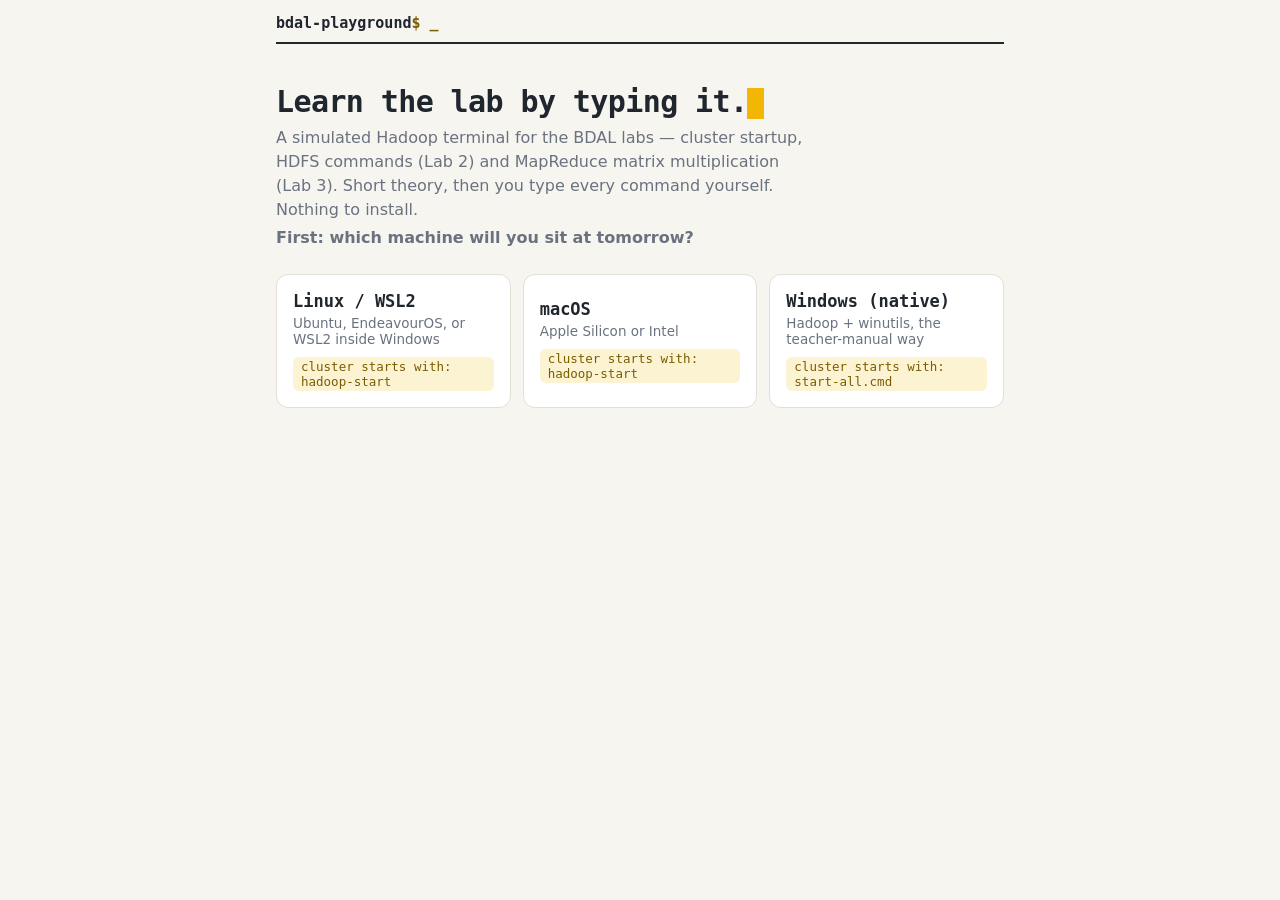
==== index.html @ dd0af867 "feat: UI + single-file build; extended toolbox module (cp/mv/touchz/count/du/tail/dfsadmin/version) " ====
<!doctype html>
<html lang="en">
<head>
<meta charset="utf-8">
<meta name="viewport" content="width=device-width, initial-scale=1">
<title>BDAL Lab Playground — Hadoop command trainer</title>
<meta name="description" content="Type-to-learn trainer for the BDAL Hadoop labs: cluster startup, HDFS commands (Lab 2) and MapReduce matrix multiplication (Lab 3), in a simulated terminal. Pick your OS and drill the real commands.">
<link rel="icon" href="data:image/svg+xml,%3Csvg xmlns='http://www.w3.org/2000/svg' viewBox='0 0 32 32'%3E%3Crect width='32' height='32' rx='6' fill='%23F2B705'/%3E%3Ctext x='6' y='23' font-family='monospace' font-size='18' font-weight='bold' fill='%2320262E'%3E%24_%3C/text%3E%3C/svg%3E">
<style>
:root {
  --paper: #F7F5F0;
  --card: #FFFFFF;
  --ink: #20262E;
  --muted: #6A7280;
  --line: #E3DFD5;
  --accent: #F2B705;
  --accent-soft: #FCF3D2;
  --accent-ink: #7A5D00;
  --term-bg: #14181D;
  --term-line: #232A33;
  --term-out: #D7DEE8;
  --term-dim: #8A94A3;
  --ok: #2FA36B;
  --ok-soft: #E2F3EA;
  --err: #E05252;
  --err-soft: #FBE9E9;
  --mono: ui-monospace, "Cascadia Code", "JetBrains Mono", Menlo, Consolas, monospace;
  --sans: system-ui, -apple-system, "Segoe UI", Roboto, sans-serif;
}

* { box-sizing: border-box; }
html, body { margin: 0; padding: 0; }
body {
  background: var(--paper);
  color: var(--ink);
  font-family: var(--sans);
  font-size: 16px;
  line-height: 1.5;
  -webkit-font-smoothing: antialiased;
}

#app { max-width: 760px; margin: 0 auto; padding: 0 16px 48px; }

h1, h2, h3, .display {
  font-family: var(--mono);
  letter-spacing: -0.02em;
  line-height: 1.2;
}

a { color: var(--accent-ink); }

/* ---------- header ---------- */
.top {
  display: flex; align-items: center; justify-content: space-between;
  padding: 14px 0 10px; border-bottom: 2px solid var(--ink);
  margin-bottom: 20px;
}
.top .brand { font-family: var(--mono); font-weight: 700; font-size: 15px; cursor: pointer; background: none; border: none; color: var(--ink); padding: 0; }
.top .brand .tail { color: var(--accent-ink); }
.oschip {
  font-family: var(--mono); font-size: 13px; font-weight: 600;
  border: 1.5px solid var(--ink); border-radius: 999px;
  background: var(--accent); color: var(--ink);
  padding: 4px 12px; cursor: pointer;
}
.oschip:hover { background: #ffd23f; }

/* ---------- OS picker ---------- */
.hero { margin: 40px 0 8px; }
.hero h1 { font-size: 30px; margin: 0 0 6px; }
.hero h1 .cursor { display: inline-block; width: 0.55em; height: 1.05em; background: var(--accent); vertical-align: text-bottom; animation: blink 1.2s steps(1) infinite; }
@keyframes blink { 50% { opacity: 0; } }
.hero p { color: var(--muted); margin: 0 0 4px; max-width: 54ch; }
.oslist { display: grid; gap: 12px; grid-template-columns: 1fr; margin-top: 24px; }
@media (min-width: 560px) { .oslist { grid-template-columns: repeat(3, 1fr); } }
.oscard {
  display: block; width: 100%; text-align: left;
  background: var(--card); border: 1.5px solid var(--line); border-radius: 12px;
  padding: 16px; cursor: pointer; font-family: inherit; font-size: inherit; color: inherit;
}
.oscard:hover, .oscard:focus-visible { border-color: var(--ink); }
.oscard .osname { font-family: var(--mono); font-weight: 700; font-size: 17px; display: block; }
.oscard .osdetail { color: var(--muted); font-size: 13.5px; display: block; margin-top: 4px; }
.oscard .oscmd { font-family: var(--mono); font-size: 12.5px; color: var(--accent-ink); background: var(--accent-soft); border-radius: 6px; padding: 2px 8px; display: inline-block; margin-top: 10px; }

/* ---------- home ---------- */
.modlist { display: grid; gap: 14px; }
.modcard {
  background: var(--card); border: 1.5px solid var(--line); border-radius: 12px;
  padding: 16px 16px 14px;
}
.modcard h2 { font-size: 17px; margin: 0 0 2px; }
.modcard .sub { color: var(--muted); font-size: 13.5px; margin: 0 0 12px; }
.modnum { font-family: var(--mono); font-size: 12px; color: var(--accent-ink); background: var(--accent-soft); border-radius: 6px; padding: 1px 8px; display: inline-block; margin-bottom: 8px; }
.btnrow { display: flex; gap: 8px; flex-wrap: wrap; }
.btn {
  font-family: var(--mono); font-size: 13.5px; font-weight: 600;
  border: 1.5px solid var(--ink); border-radius: 8px;
  background: var(--ink); color: #fff; padding: 8px 14px; cursor: pointer;
}
.btn:hover { background: #3a4250; border-color: #3a4250; }
.btn.ghost { background: transparent; color: var(--ink); }
.btn.ghost:hover { background: var(--accent-soft); }
.btn:disabled { opacity: 0.4; cursor: not-allowed; }
.done { color: var(--ok); font-weight: 700; }
.lockhint { color: var(--muted); font-size: 13px; margin-top: 6px; }
.footer { margin-top: 32px; color: var(--muted); font-size: 12.5px; border-top: 1px solid var(--line); padding-top: 14px; }
.footer button { background: none; border: none; color: var(--muted); text-decoration: underline; cursor: pointer; font-size: 12.5px; padding: 0; }

/* ---------- step screen ---------- */
.runhead { display: flex; align-items: baseline; justify-content: space-between; gap: 12px; margin-bottom: 6px; }
.runhead .runtitle { font-family: var(--mono); font-weight: 700; font-size: 14px; }
.runhead .count { font-family: var(--mono); font-size: 12.5px; color: var(--muted); white-space: nowrap; }
.bar { height: 6px; background: var(--line); border-radius: 999px; overflow: hidden; margin-bottom: 18px; }
.bar > div { height: 100%; background: var(--accent); border-radius: 999px; transition: width 0.3s ease; }

.theory {
  background: var(--card); border-left: 4px solid var(--accent);
  border-radius: 0 10px 10px 0; padding: 10px 14px; margin-bottom: 12px;
  font-size: 14.5px;
}
.note {
  background: var(--ok-soft); border-left: 4px solid var(--ok);
  border-radius: 0 10px 10px 0; padding: 8px 14px; margin-bottom: 12px; font-size: 13.5px;
}
.question { font-size: 16.5px; font-weight: 650; margin: 0 0 12px; }
.question .qlabel { font-family: var(--mono); font-size: 11.5px; font-weight: 700; color: var(--accent-ink); text-transform: uppercase; letter-spacing: 0.08em; display: block; margin-bottom: 2px; }

/* ---------- terminal ---------- */
.term {
  background: var(--term-bg); border-radius: 12px; overflow: hidden;
  border: 1.5px solid var(--term-line);
}
.term .tbar { display: flex; align-items: center; gap: 6px; padding: 8px 12px; background: var(--term-line); }
.term .tbar .dot { width: 10px; height: 10px; border-radius: 50%; background: #46505c; }
.term .tbar .tname { font-family: var(--mono); font-size: 11.5px; color: var(--term-dim); margin-left: 6px; }
.scrollback {
  font-family: var(--mono); font-size: 13px; line-height: 1.45;
  color: var(--term-out); padding: 12px 14px 4px;
  max-height: 40vh; min-height: 90px; overflow-y: auto; white-space: pre-wrap; word-break: break-all;
}
.scrollback .in { color: #fff; }
.scrollback .in .pr { color: var(--accent); }
.scrollback .out { color: var(--term-dim); }
.scrollback .bad { color: var(--err); }
.scrollback .good { color: var(--ok); font-weight: 700; }
.inline-input { display: flex; align-items: center; gap: 8px; padding: 6px 14px 12px; }
.inline-input .pr { font-family: var(--mono); font-size: 13px; color: var(--accent); white-space: nowrap; }
.inline-input input {
  flex: 1; background: none; border: none; outline: none;
  font-family: var(--mono); font-size: 16px; color: #fff; caret-color: var(--accent);
  padding: 6px 0; min-width: 0;
}

.stepactions { display: flex; gap: 8px; align-items: center; margin-top: 14px; flex-wrap: wrap; }
.hintbox {
  background: var(--accent-soft); border-left: 4px solid var(--accent);
  border-radius: 0 10px 10px 0; padding: 8px 14px; margin-top: 12px; font-size: 14px;
}
.hintbox code, .theory code, .note code { font-family: var(--mono); font-size: 0.92em; background: rgba(0,0,0,0.06); border-radius: 4px; padding: 0 4px; }
.tally { font-family: var(--mono); font-size: 12px; color: var(--muted); margin-left: auto; }

/* ---------- summary ---------- */
.summary { text-align: center; padding: 40px 0; }
.summary h2 { font-size: 24px; }
.summary .big { font-family: var(--mono); font-size: 44px; font-weight: 700; color: var(--accent-ink); }
.summary p { color: var(--muted); }

/* ---------- test mode ---------- */
.testlog { font-family: var(--mono); font-size: 13px; white-space: pre-wrap; background: var(--card); border-radius: 10px; padding: 14px; }
.testlog .p { color: var(--ok); }
.testlog .f { color: var(--err); }

:focus-visible { outline: 2px solid var(--accent-ink); outline-offset: 2px; }

@media (prefers-reduced-motion: reduce) {
  * { animation: none !important; transition: none !important; }
}

</style>
</head>
<body>
<div id="app"></div>
<script>
/* BDAL Playground — simulator engine (pure, no DOM).
 * Works in browser (globalThis.BDALEngine) and node (module.exports). */
(function (root) {
'use strict';

var WARN = 'WARN util.NativeCodeLoader: Unable to load native-hadoop library for your platform... using builtin-java classes where applicable';

var MATRIX_TXT = 'A,0,0,1\nA,0,1,2\nA,1,0,3\nA,1,1,4\nB,0,0,5\nB,0,1,6\nB,1,0,7\nB,1,1,8';
var JAVA_SRC = '// MatrixMultiplication.java — Mapper + Reducer + driver (see lab kit)';

function dir(children) { return { type: 'dir', children: children || {} }; }
function file(content) { return { type: 'file', content: content || '' }; }

function createState(os) {
  var local = dir();
  var cwd;
  if (os === 'windows') {
    local.children['C:'] = dir({
      BDA: dir({
        'command3.txt': file('this file moves into hdfs'),
        'exampleput.txt': file('uploaded with put'),
        'matrix.txt': file(MATRIX_TXT),
        'MatrixMultiplication.java': file(JAVA_SRC)
      })
    });
    cwd = ['C:', 'BDA'];
  } else {
    local.children['~'] = dir({
      kit: dir({
        'Lab-2-HDFS-Basic-Commands': dir({
          'command3.txt': file('this file moves into hdfs'),
          'exampleput.txt': file('uploaded with put')
        })
      }),
      mat: dir({
        'MatrixMultiplication.java': file(JAVA_SRC),
        'matrix.txt': file(MATRIX_TXT)
      })
    });
    cwd = ['~'];
  }
  return {
    os: os,
    clusterUp: false,
    hdfs: dir({ tmp: dir(), user: dir() }),
    local: local,
    cwd: cwd,
    compiled: false,
    jarBuilt: false,
    jobRuns: 0,
    pids: null,
    pidSeed: 4100
  };
}

// ---------- helpers ----------

function tokenize(input) {
  var tokens = [], cur = '', q = null;
  for (var i = 0; i < input.length; i++) {
    var c = input[i];
    if (q) {
      if (c === q) { q = null; } else { cur += c; }
    } else if (c === '"' || c === "'") {
      q = c;
    } else if (/\s/.test(c)) {
      if (cur) { tokens.push(cur); cur = ''; }
    } else {
      cur += c;
    }
  }
  if (cur) tokens.push(cur);
  return tokens;
}

function ok(output) { return { output: output, ok: true }; }
function err(output) { return { output: output, ok: false }; }

function isUnix(state) { return state.os !== 'windows'; }

// local path -> array of segments from local root, or null if malformed
function localSegs(state, p) {
  p = p.replace(/\\/g, '/');
  var segs;
  if (/^[A-Za-z]:/.test(p)) {
    segs = p.split('/').filter(Boolean);
    segs[0] = segs[0].toUpperCase();
  } else if (p === '~' || p.indexOf('~/') === 0) {
    segs = ['~'].concat(p.slice(2).split('/').filter(Boolean));
  } else if (p.indexOf('/') === 0) {
    // absolute unix path — map /home-ish onto '~' root for simplicity
    segs = ['~'].concat(p.split('/').filter(Boolean));
  } else {
    segs = state.cwd.concat(p.split('/').filter(Boolean));
  }
  var out = [];
  for (var i = 0; i < segs.length; i++) {
    if (segs[i] === '.') continue;
    else if (segs[i] === '..') out.pop();
    else out.push(segs[i]);
  }
  return out;
}

function getNode(rootDir, segs) {
  var node = rootDir;
  for (var i = 0; i < segs.length; i++) {
    if (!node || node.type !== 'dir') return null;
    node = node.children[segs[i]];
  }
  return node || null;
}

function hdfsSegs(p) {
  if (p.indexOf('/') !== 0) p = '/user/student/' + p;
  return p.split('/').filter(Boolean);
}

function hdfsPathStr(segs) { return '/' + segs.join('/'); }

function cwdString(state) {
  if (isUnix(state)) return state.cwd.join('/');
  return state.cwd[0] + '\\' + state.cwd.slice(1).join('\\');
}

// ---------- cluster ----------

var UNIX_DAEMONS = ['NameNode', 'DataNode', 'SecondaryNameNode', 'ResourceManager', 'NodeManager'];
var WIN_DAEMONS = ['NameNode', 'DataNode', 'ResourceManager', 'NodeManager'];

function startCluster(state) {
  if (state.clusterUp) return ok('cluster is already running (check with: jps)');
  state.clusterUp = true;
  var daemons = isUnix(state) ? UNIX_DAEMONS : WIN_DAEMONS;
  state.pids = {};
  var pid = state.pidSeed;
  for (var i = 0; i < daemons.length; i++) {
    pid += 137 + i * 11;
    state.pids[daemons[i]] = pid;
  }
  if (isUnix(state)) {
    return ok('Starting namenodes on [localhost]\nStarting datanodes\nStarting secondary namenodes [localhost]\nStarting resourcemanager\nStarting nodemanagers');
  }
  return ok('starting namenode, logging to console window\nstarting datanode, logging to console window\nstarting yarn daemons\n(4 new console windows opened — leave them open, closing one kills that daemon)');
}

function stopCluster(state) {
  if (!state.clusterUp) return ok('cluster is not running');
  state.clusterUp = false;
  state.pids = null;
  return ok(isUnix(state)
    ? 'Stopping namenodes on [localhost]\nStopping datanodes\nStopping secondary namenodes [localhost]\nStopping resourcemanager\nStopping nodemanagers'
    : 'stopping namenode\nstopping datanode\nstopping yarn daemons');
}

function jps(state) {
  state.pidSeed += 7;
  var lines = [];
  if (state.clusterUp) {
    var names = Object.keys(state.pids);
    for (var i = 0; i < names.length; i++) lines.push(state.pids[names[i]] + ' ' + names[i]);
  }
  lines.push((state.pidSeed + 900) + ' Jps');
  return ok(lines.join('\n'));
}

// ---------- fs (hadoop fs / hdfs dfs) ----------

function connRefused(verb) {
  return err(verb + ': Call From localhost to localhost:9000 failed on connection exception: ' +
    'java.net.ConnectException: Connection refused; For more details see:  http://wiki.apache.org/hadoop/ConnectionRefused\n' +
    '(hint: the cluster is not running — nothing is broken)');
}

function lsEntryLine(name, node, pathPrefix) {
  var full = (pathPrefix === '/' ? '' : pathPrefix) + '/' + name;
  if (node.type === 'dir') {
    return 'drwxr-xr-x   - student supergroup          0 2026-07-28 10:00 ' + full;
  }
  var size = String(node.content.length);
  var pad = '';
  for (var i = size.length; i < 10; i++) pad += ' ';
  return '-rw-r--r--   1 student supergroup ' + pad + size + ' 2026-07-28 10:00 ' + full;
}

function fsCmd(state, args, family) {
  if (!args.length) return err('Usage: ' + family + ' -<command> [args]');
  var sub = args[0];
  var verb = sub.replace(/^-+/, '');
  if (!state.clusterUp) {
    var known = ['-ls', '-mkdir', '-copyFromLocal', '-put', '-copyToLocal', '-get', '-cat', '-rm', '-rmdir',
      '-mv', '-cp', '-du', '-tail', '-touchz', '-count'];
    if (known.indexOf(sub) !== -1) return connRefused(verb);
  }
  var rest = args.slice(1);
  switch (sub) {
    case '-ls': return fsLs(state, rest);
    case '-mkdir': return fsMkdir(state, rest);
    case '-copyFromLocal':
    case '-put': return fsPut(state, rest, verb);
    case '-copyToLocal':
    case '-get': return fsGet(state, rest, verb);
    case '-cat': return fsCat(state, rest);
    case '-rm': return fsRm(state, rest);
    case '-rmdir': return fsRmdir(state, rest);
    case '-mv':
    case '-cp': return fsMvCp(state, rest, verb);
    case '-du': return fsDu(state, rest);
    case '-tail': return fsTail(state, rest);
    case '-touchz': return fsTouchz(state, rest);
    case '-count': return fsCount(state, rest);
    default:
      return err(sub + ': Unknown command');
  }
}

function cloneNode(node) { return JSON.parse(JSON.stringify(node)); }

function fsMvCp(state, rest, verb) {
  var fp = flagsAndPaths(rest);
  if (fp.paths.length < 2) return err('-' + verb + ': Not enough arguments');
  var srcSegs = hdfsSegs(fp.paths[0]);
  var srcNode = getNode(state.hdfs, srcSegs);
  if (!srcNode) return err(verb + ': `' + hdfsPathStr(srcSegs) + "': No such file or directory");
  var dstSegs = hdfsSegs(fp.paths[1]);
  var dstNode = getNode(state.hdfs, dstSegs);
  var parent, finalName;
  if (dstNode && dstNode.type === 'dir') { parent = dstNode; finalName = srcSegs[srcSegs.length - 1]; }
  else if (dstNode) { return err(verb + ': `' + hdfsPathStr(dstSegs) + "': File exists"); }
  else {
    parent = getNode(state.hdfs, dstSegs.slice(0, -1));
    if (!parent || parent.type !== 'dir') return err(verb + ': `' + hdfsPathStr(dstSegs) + "': No such file or directory");
    finalName = dstSegs[dstSegs.length - 1];
  }
  parent.children[finalName] = cloneNode(srcNode);
  if (verb === 'mv') {
    var srcParent = getNode(state.hdfs, srcSegs.slice(0, -1));
    delete srcParent.children[srcSegs[srcSegs.length - 1]];
  }
  return ok(WARN);
}

function sumSize(node) {
  if (node.type === 'file') return node.content.length;
  var total = 0;
  for (var k in node.children) total += sumSize(node.children[k]);
  return total;
}

function humanSize(n) {
  if (n < 1024) return String(n);
  return (n / 1024).toFixed(1) + ' K';
}

function fsDu(state, rest) {
  var fp = flagsAndPaths(rest);
  var human = fp.flags.indexOf('-h') !== -1;
  var p = fp.paths[0] || '/user/student';
  var segs = hdfsSegs(p);
  var node = getNode(state.hdfs, segs);
  if (!node) return err('du: `' + hdfsPathStr(segs) + "': No such file or directory");
  var out = [WARN];
  var entries = node.type === 'dir' ? Object.keys(node.children).sort() : [null];
  for (var i = 0; i < entries.length; i++) {
    var child = entries[i] === null ? node : node.children[entries[i]];
    var full = entries[i] === null ? hdfsPathStr(segs) : hdfsPathStr(segs) + '/' + entries[i];
    var size = sumSize(child);
    var shown = human ? humanSize(size) : String(size);
    out.push(shown + '  ' + shown + '  ' + full);
  }
  return ok(out.join('\n'));
}

function fsTail(state, rest) {
  var fp = flagsAndPaths(rest);
  if (!fp.paths.length) return err('-tail: Not enough arguments');
  var segs = hdfsSegs(fp.paths[0]);
  var node = getNode(state.hdfs, segs);
  if (!node) return err('tail: `' + hdfsPathStr(segs) + "': No such file or directory");
  if (node.type === 'dir') return err('tail: `' + hdfsPathStr(segs) + "': Is a directory");
  var content = node.content;
  var tail = content.length > 1024 ? content.slice(content.length - 1024) : content;
  return ok(WARN + '\n' + tail);
}

function fsTouchz(state, rest) {
  var fp = flagsAndPaths(rest);
  if (!fp.paths.length) return err('-touchz: Not enough arguments');
  var segs = hdfsSegs(fp.paths[0]);
  var existing = getNode(state.hdfs, segs);
  if (existing && existing.type === 'dir') return err('touchz: `' + hdfsPathStr(segs) + "': Is a directory");
  var parent = getNode(state.hdfs, segs.slice(0, -1));
  if (!parent || parent.type !== 'dir') return err('touchz: `' + hdfsPathStr(segs) + "': No such file or directory");
  parent.children[segs[segs.length - 1]] = file('');
  return ok(WARN);
}

function countDirs(node) {
  if (node.type !== 'dir') return 0;
  var n = 1;
  for (var k in node.children) n += countDirs(node.children[k]);
  return n;
}
function countFiles(node) {
  if (node.type === 'file') return 1;
  var n = 0;
  for (var k in node.children) n += countFiles(node.children[k]);
  return n;
}

function fsCount(state, rest) {
  var fp = flagsAndPaths(rest);
  var p = fp.paths[0] || '/user/student';
  var segs = hdfsSegs(p);
  var node = getNode(state.hdfs, segs);
  if (!node) return err('count: `' + hdfsPathStr(segs) + "': No such file or directory");
  return ok(WARN + '\n' +
    '           ' + countDirs(node) + '            ' + countFiles(node) + '                 ' + sumSize(node) + ' ' + hdfsPathStr(segs));
}

function flagsAndPaths(rest) {
  var flags = [], paths = [];
  for (var i = 0; i < rest.length; i++) {
    if (rest[i].indexOf('-') === 0 && !/^-?\/|^-?[A-Za-z]:/.test(rest[i])) flags.push(rest[i]);
    else paths.push(rest[i]);
  }
  return { flags: flags, paths: paths };
}

function fsMkdir(state, rest) {
  var fp = flagsAndPaths(rest);
  if (!fp.paths.length) return err('-mkdir: Not enough arguments');
  var withP = fp.flags.indexOf('-p') !== -1;
  for (var i = 0; i < fp.paths.length; i++) {
    var segs = hdfsSegs(fp.paths[i]);
    var shown = hdfsPathStr(segs);
    if (getNode(state.hdfs, segs)) return err('mkdir: `' + shown + "': File exists");
    var parent = getNode(state.hdfs, segs.slice(0, -1));
    if (!parent || parent.type !== 'dir') {
      if (!withP) return err('mkdir: `' + shown + "': No such file or directory");
      parent = state.hdfs;
      for (var j = 0; j < segs.length - 1; j++) {
        if (!parent.children[segs[j]]) parent.children[segs[j]] = dir();
        parent = parent.children[segs[j]];
      }
    }
    parent.children[segs[segs.length - 1]] = dir();
  }
  return ok(WARN);
}

function fsPut(state, rest, verb) {
  var fp = flagsAndPaths(rest);
  var force = fp.flags.indexOf('-f') !== -1;
  if (fp.paths.length < 2) return err('-' + verb + ': Not enough arguments');
  var srcPath = fp.paths[0], dstPath = fp.paths[1];
  if (/\s/.test(srcPath)) return err(verb + ': unexpected URISyntaxException');
  var srcSegs = localSegs(state, srcPath);
  var srcNode = getNode(state.local, srcSegs);
  if (!srcNode || srcNode.type !== 'file') {
    return err(verb + ": `" + srcPath + "': No such file or directory");
  }
  var name = srcSegs[srcSegs.length - 1];
  var dstSegs = hdfsSegs(dstPath);
  var dstNode = getNode(state.hdfs, dstSegs);
  var parent, finalName;
  if (dstNode && dstNode.type === 'dir') { parent = dstNode; finalName = name; }
  else if (dstNode && dstNode.type === 'file') {
    if (!force) return err(verb + ': `' + hdfsPathStr(dstSegs) + "': File exists");
    parent = getNode(state.hdfs, dstSegs.slice(0, -1)); finalName = dstSegs[dstSegs.length - 1];
  } else {
    parent = getNode(state.hdfs, dstSegs.slice(0, -1));
    if (!parent || parent.type !== 'dir') return err(verb + ': `' + hdfsPathStr(dstSegs) + "': No such file or directory");
    finalName = dstSegs[dstSegs.length - 1];
  }
  if (parent.children[finalName] && !force) {
    return err(verb + ': `' + hdfsPathStr(dstSegs) + '/' + finalName + "': File exists");
  }
  parent.children[finalName] = file(srcNode.content);
  return ok(WARN);
}

function fsGet(state, rest, verb) {
  var fp = flagsAndPaths(rest);
  if (fp.paths.length < 2) return err('-' + verb + ': Not enough arguments');
  var srcSegs = hdfsSegs(fp.paths[0]);
  var srcNode = getNode(state.hdfs, srcSegs);
  var errVerb = verb === 'copyToLocal' ? 'copyToLocal' : 'get';
  if (!srcNode || srcNode.type !== 'file') {
    return err(errVerb + ': `' + hdfsPathStr(srcSegs) + "': No such file or directory");
  }
  var name = srcSegs[srcSegs.length - 1];
  var dstPath = fp.paths[1];
  var dstSegs = localSegs(state, dstPath === '.' ? '.' : dstPath);
  var dstNode = getNode(state.local, dstSegs);
  var parent, finalName;
  if (dstNode && dstNode.type === 'dir') { parent = dstNode; finalName = name; }
  else {
    parent = getNode(state.local, dstSegs.slice(0, -1));
    if (!parent || parent.type !== 'dir') return err(errVerb + ': `' + dstPath + "': No such file or directory");
    finalName = dstSegs[dstSegs.length - 1];
  }
  parent.children[finalName] = file(srcNode.content);
  return ok(WARN);
}

function fsCat(state, rest) {
  var fp = flagsAndPaths(rest);
  if (!fp.paths.length) return err('-cat: Not enough arguments');
  var out = [WARN];
  for (var i = 0; i < fp.paths.length; i++) {
    var segs = hdfsSegs(fp.paths[i]);
    var node = getNode(state.hdfs, segs);
    if (!node) return err('cat: `' + hdfsPathStr(segs) + "': No such file or directory");
    if (node.type === 'dir') return err('cat: `' + hdfsPathStr(segs) + "': Is a directory");
    out.push(node.content);
  }
  return ok(out.join('\n'));
}

function fsRm(state, rest) {
  var fp = flagsAndPaths(rest);
  var recursive = fp.flags.indexOf('-r') !== -1 || fp.flags.indexOf('-R') !== -1;
  if (!fp.paths.length) return err('-rm: Not enough arguments');
  var out = [WARN];
  for (var i = 0; i < fp.paths.length; i++) {
    var segs = hdfsSegs(fp.paths[i]);
    var shown = hdfsPathStr(segs);
    var node = getNode(state.hdfs, segs);
    if (!node) return err('rm: `' + shown + "': No such file or directory");
    if (node.type === 'dir' && !recursive) return err('rm: `' + shown + "': Is a directory");
    var parent = getNode(state.hdfs, segs.slice(0, -1));
    delete parent.children[segs[segs.length - 1]];
    out.push('Deleted ' + shown);
  }
  return ok(out.join('\n'));
}

function fsRmdir(state, rest) {
  var fp = flagsAndPaths(rest);
  if (!fp.paths.length) return err('-rmdir: Not enough arguments');
  var segs = hdfsSegs(fp.paths[0]);
  var shown = hdfsPathStr(segs);
  var node = getNode(state.hdfs, segs);
  if (!node) return err('rmdir: `' + shown + "': No such file or directory");
  if (node.type !== 'dir') return err('rmdir: `' + shown + "': Is not a directory");
  if (Object.keys(node.children).length) return err('rmdir: `' + shown + "': Directory is not empty");
  var parent = getNode(state.hdfs, segs.slice(0, -1));
  delete parent.children[segs[segs.length - 1]];
  return ok(WARN);
}

function fsLs(state, rest) {
  var p = rest.filter(function (a) { return a.indexOf('-') !== 0; })[0] || '/user/student';
  var segs = hdfsSegs(p);
  var node = getNode(state.hdfs, segs);
  var shown = hdfsPathStr(segs);
  if (!node) return err('ls: `' + shown + "': No such file or directory");
  var out = [WARN];
  if (node.type === 'file') {
    out.push(lsEntryLine(segs[segs.length - 1], node, hdfsPathStr(segs.slice(0, -1)) || '/'));
    return ok(out.join('\n'));
  }
  var names = Object.keys(node.children).sort();
  out.push('Found ' + names.length + ' items');
  for (var i = 0; i < names.length; i++) {
    out.push(lsEntryLine(names[i], node.children[names[i]], shown === '/' ? '/' : shown));
  }
  return ok(out.join('\n'));
}

// ---------- local commands ----------

function localLs(state) {
  var node = getNode(state.local, state.cwd);
  var names = Object.keys(node.children).sort();
  return ok(names.join('\n'));
}

function localCd(state, p) {
  if (!p) { state.cwd = isUnix(state) ? ['~'] : ['C:', 'BDA']; return ok(''); }
  var segs = localSegs(state, p);
  var node = getNode(state.local, segs);
  if (!node || node.type !== 'dir') return err('cd: no such file or directory: ' + p);
  state.cwd = segs;
  return ok('');
}

function localMkdir(state, args) {
  var paths = args.filter(function (a) { return a.indexOf('-') !== 0; });
  if (!paths.length) return err('mkdir: missing operand');
  for (var i = 0; i < paths.length; i++) {
    var segs = localSegs(state, paths[i]);
    var parent = getNode(state.local, segs.slice(0, -1));
    if (!parent || parent.type !== 'dir') {
      if (args.indexOf('-p') === -1) return err('mkdir: cannot create directory ‘' + paths[i] + '’: No such file or directory');
      // -p: create the chain
      parent = state.local;
      for (var j = 0; j < segs.length - 1; j++) {
        if (!parent.children[segs[j]]) parent.children[segs[j]] = dir();
        parent = parent.children[segs[j]];
      }
    }
    if (!parent.children[segs[segs.length - 1]]) parent.children[segs[segs.length - 1]] = dir();
  }
  return ok('');
}

// ---------- Lab 3 toolchain ----------

var CLASSPATH = '/opt/hadoop/etc/hadoop:/opt/hadoop/share/hadoop/common/lib/*:/opt/hadoop/share/hadoop/common/*:/opt/hadoop/share/hadoop/hdfs/*:/opt/hadoop/share/hadoop/mapreduce/*:/opt/hadoop/share/hadoop/yarn/*';

var PART_R = '0,0\t19\n0,1\t22\n1,0\t43\n1,1\t50';

function javac(state, args) {
  var srcName = null;
  for (var i = 0; i < args.length; i++) {
    if (/\.java$/.test(args[i])) srcName = args[i];
  }
  if (!srcName) return err('javac: no source files');
  var hasCp = args.indexOf('-classpath') !== -1 || args.indexOf('-cp') !== -1;
  if (!hasCp) {
    return err('MatrixMultiplication.java:3: error: package org.apache.hadoop.conf does not exist\n' +
      '(hint: compile against Hadoop’s jars with  -classpath "$(hadoop classpath)")');
  }
  var segs = localSegs(state, srcName);
  var node = getNode(state.local, segs);
  if (!node || node.type !== 'file') return err('javac: file not found: ' + srcName);
  var cwdNode = getNode(state.local, state.cwd);
  cwdNode.children['MatrixMultiplication.class'] = file('<bytecode>');
  cwdNode.children['MatrixMultiplication$MatMapper.class'] = file('<bytecode>');
  cwdNode.children['MatrixMultiplication$MatReducer.class'] = file('<bytecode>');
  state.compiled = true;
  return ok('');
}

function jarTool(state, args) {
  if (!args.length || args[0].indexOf('-c') !== 0) return err('jar: bad or missing flags (use: jar -cf MatrixMultiplication.jar *.class)');
  if (!state.compiled) return err('jar: no .class files found — compile first with javac');
  var jarName = null;
  for (var i = 0; i < args.length; i++) {
    if (/\.jar$/.test(args[i])) jarName = args[i];
  }
  if (!jarName) return err('jar: no output jar name given');
  var cwdNode = getNode(state.local, state.cwd);
  cwdNode.children[jarName.split('/').pop()] = file('<jar>');
  state.jarBuilt = true;
  var verbose = args[0].indexOf('v') !== -1;
  return ok(verbose
    ? 'added manifest\nadding: MatrixMultiplication.class\nadding: MatrixMultiplication$MatMapper.class\nadding: MatrixMultiplication$MatReducer.class'
    : '');
}

function hadoopJar(state, args) {
  if (args.length < 4) return err('Usage: hadoop jar <jar> <mainClass> <input> <output>');
  var jarName = args[0], mainClass = args[1], inPath = args[2], outPath = args[3];
  if (!state.clusterUp) return connRefused('mapreduce');
  var jarNode = getNode(state.local, localSegs(state, jarName));
  if (!jarNode || !state.jarBuilt) return err('Not a valid JAR: ' + jarName);
  if (mainClass !== 'MatrixMultiplication') return err('java.lang.ClassNotFoundException: ' + mainClass);
  var inSegs = hdfsSegs(inPath);
  if (!getNode(state.hdfs, inSegs)) {
    return err('org.apache.hadoop.mapreduce.lib.input.InvalidInputException: Input path does not exist: hdfs://localhost:9000' + hdfsPathStr(inSegs));
  }
  var outSegs = hdfsSegs(outPath);
  if (getNode(state.hdfs, outSegs)) {
    return err('org.apache.hadoop.mapred.FileAlreadyExistsException: Output directory hdfs://localhost:9000' + hdfsPathStr(outSegs) + ' already exists\n' +
      '(hint: delete it first —  hdfs dfs -rm -r ' + hdfsPathStr(outSegs) + ')');
  }
  var parent = state.hdfs;
  for (var i = 0; i < outSegs.length - 1; i++) {
    if (!parent.children[outSegs[i]]) parent.children[outSegs[i]] = dir();
    parent = parent.children[outSegs[i]];
  }
  parent.children[outSegs[outSegs.length - 1]] = dir({
    '_SUCCESS': file(''),
    'part-r-00000': file(PART_R)
  });
  state.jobRuns += 1;
  var jobId = 'job_1784959837525_000' + state.jobRuns;
  return ok([
    'INFO client.DefaultNoHARMFailoverProxyProvider: Connecting to ResourceManager at /0.0.0.0:8032',
    'INFO mapreduce.JobSubmitter: number of splits:1',
    'INFO mapreduce.Job: Running job: ' + jobId,
    'INFO mapreduce.Job:  map 0% reduce 0%',
    'INFO mapreduce.Job:  map 100% reduce 0%',
    'INFO mapreduce.Job:  map 100% reduce 100%',
    'INFO mapreduce.Job: Job ' + jobId + ' completed successfully'
  ].join('\n'));
}

// ---------- dispatch ----------

function notFound(state, cmd) {
  var msg = isUnix(state)
    ? 'zsh: command not found: ' + cmd
    : "'" + cmd + "' is not recognized as an internal or external command";
  return err(msg);
}

function runCommand(state, input) {
  var tokens = tokenize(String(input || '').trim());
  if (!tokens.length) return ok('');
  var cmd = tokens[0];

  // cluster lifecycle (per OS)
  if (cmd === 'hadoop-start' || cmd === 'hadoop-stop') {
    if (!isUnix(state)) {
      var r = notFound(state, cmd);
      r.output += '\n(on native Windows the cluster starts with: start-all.cmd / stops with: stop-all.cmd)';
      return r;
    }
    return cmd === 'hadoop-start' ? startCluster(state) : stopCluster(state);
  }
  if (cmd === 'start-all.cmd' || cmd === 'stop-all.cmd') {
    if (isUnix(state)) {
      var r2 = notFound(state, cmd);
      r2.output += '\n(on Linux/Mac this cluster starts with: hadoop-start / stops with: hadoop-stop)';
      return r2;
    }
    return cmd === 'start-all.cmd' ? startCluster(state) : stopCluster(state);
  }

  if (cmd === 'jps') return jps(state);

  if (cmd === 'hadoop' || cmd === 'hdfs') {
    var sub = tokens[1];
    if ((cmd === 'hadoop' && sub === 'fs') || (cmd === 'hdfs' && sub === 'dfs')) {
      return fsCmd(state, tokens.slice(2), cmd === 'hadoop' ? 'hadoop fs' : 'hdfs dfs');
    }
    if (cmd === 'hadoop' && sub === 'classpath') return ok(CLASSPATH);
    if (cmd === 'hadoop' && sub === 'jar') return hadoopJar(state, tokens.slice(2));
    if (cmd === 'hadoop' && sub === 'version') {
      var ver = state.os === 'windows' ? '3.3.6' : '3.4.1';
      return ok('Hadoop ' + ver + '\nSource code repository https://github.com/apache/hadoop.git\nCompiled with protoc\nThis command was run using /opt/hadoop/share/hadoop/common/hadoop-common-' + ver + '.jar');
    }
    if (cmd === 'hdfs' && sub === 'dfsadmin') {
      if (tokens[2] !== '-report') return err('dfsadmin: unknown option ' + (tokens[2] || '') + ' (try: hdfs dfsadmin -report)');
      if (!state.clusterUp) return connRefused('report');
      var used = 4096 + JSON.stringify(state.hdfs).length;
      return ok([
        'Configured Capacity: 250790436864 (233.57 GB)',
        'Present Capacity: 198654312448 (185.01 GB)',
        'DFS Remaining: 198654308352 (185.01 GB)',
        'DFS Used: ' + used + ' (' + (used / 1024).toFixed(1) + ' KB)',
        'DFS Used%: 0.00%',
        'Live datanodes (1):',
        '',
        'Name: 127.0.0.1:9866 (localhost)',
        'Hostname: localhost',
        'Decommission Status : Normal',
        'DFS Used: ' + used,
        'Last contact: just now'
      ].join('\n'));
    }
    return err(cmd + ' ' + (sub || '') + ': unknown subcommand (try: ' + (cmd === 'hadoop' ? 'hadoop fs -…' : 'hdfs dfs -…') + ')');
  }

  if (cmd === 'javac') return javac(state, tokens.slice(1));
  if (cmd === 'jar') return jarTool(state, tokens.slice(1));

  if (cmd === 'ls') return localLs(state);
  if (cmd === 'cd') return localCd(state, tokens[1]);
  if (cmd === 'pwd') return ok(cwdString(state));
  if (cmd === 'mkdir') return localMkdir(state, tokens.slice(1));

  return notFound(state, cmd);
}

var api = { createState: createState, runCommand: runCommand, WARN: WARN, cwdString: cwdString };
root.BDALEngine = api;
if (typeof module !== 'undefined' && module.exports) module.exports = api;

})(typeof globalThis !== 'undefined' ? globalThis : this);

</script>
<script>
/* BDAL Playground — lesson data. Pure data + generators; engine passed in where needed.
 * Step: { theory?, question, hints:[h1,h2], answer(os), check(state,result,input), note? } */
(function (root) {
'use strict';

// ---------- helpers ----------

function hnode(state, path) {
  var segs = path.split('/').filter(Boolean);
  var node = state.hdfs;
  for (var i = 0; i < segs.length; i++) {
    if (!node || node.type !== 'dir') return null;
    node = node.children[segs[i]];
  }
  return node || null;
}

function lnode(state, segs) {
  var node = state.local;
  for (var i = 0; i < segs.length; i++) {
    if (!node || node.type !== 'dir') return null;
    node = node.children[segs[i]];
  }
  return node || null;
}

function cwdHas(state, name) {
  var node = lnode(state, state.cwd.concat([name]));
  return !!node;
}

function isWin(os) { return os === 'windows'; }

// canonical per-OS fragments
function startCmd(os) { return isWin(os) ? 'start-all.cmd' : 'hadoop-start'; }
function kitCd(os) { return isWin(os) ? 'cd C:/BDA' : 'cd ~/kit/Lab-2-HDFS-Basic-Commands'; }
function matCd(os) { return isWin(os) ? 'cd C:/BDA' : 'cd ~/mat'; }
function localRef(os, name) { return isWin(os) ? 'C:/BDA/' + name : name; }
function javacCmd(os) {
  return isWin(os)
    ? 'javac -classpath "%HADOOP_HOME%\\share\\hadoop\\common\\*;%HADOOP_HOME%\\share\\hadoop\\mapreduce\\*" -d . MatrixMultiplication.java'
    : 'javac -classpath "$(hadoop classpath)" -d . MatrixMultiplication.java';
}
function jarCmd(os) {
  return isWin(os) ? 'jar -cvf MatrixMultiplication.jar -C . .' : 'jar -cf MatrixMultiplication.jar *.class';
}

// generic step builders (used by modules, recaps and exam so paths can vary)

function stepStart() {
  return {
    theory: 'A Hadoop cluster is a team of daemon (background) processes — NameNode, DataNode, ResourceManager, NodeManager… They never start by themselves: every lab session begins by starting them.',
    question: 'Start your Hadoop cluster.',
    hints: ['One short command starts everything. On Linux/Mac it is a hyphenated word; on Windows it is a .cmd script.',
      'It begins with “start” on Windows, and with “hadoop-” on Linux/Mac.'],
    answer: startCmd,
    check: function (state) { return state.clusterUp; }
  };
}

function stepJps() {
  return {
    theory: 'jps lists the running Java processes — it is THE health check. Expect 5 daemons on Linux/Mac, 4 on native Windows (no SecondaryNameNode there). If a daemon is missing, nothing else will work.',
    question: 'Verify the cluster daemons are actually running.',
    hints: ['It is a 3-letter command: Java Process Status.', 'Just type the three letters.'],
    answer: function () { return 'jps'; },
    check: function (state, result, input) { return result.ok && /^jps$/.test(input.trim()); }
  };
}

function stepLsRoot(expectText) {
  return {
    theory: 'HDFS is a SEPARATE filesystem living inside those daemons — your normal files are not in it. You reach it with `hadoop fs -…` (or `hdfs dfs -…`, identical). Web view: http://localhost:9870 → Utilities. Jobs: http://localhost:8088.',
    question: 'List the ROOT directory of HDFS.',
    hints: ['hadoop fs -ls needs a path; the HDFS root is “/”.', 'Shape: hadoop fs -ls <path>  — the root path is a single slash.'],
    answer: function () { return 'hadoop fs -ls /'; },
    check: function (state, result, input) {
      return result.ok && /-ls\s+\/\s*$/.test(input) && (!expectText || result.output.indexOf(expectText) !== -1);
    }
  };
}

function stepMkdir(path, theory) {
  return {
    theory: theory,
    question: 'Create the directory ' + path + ' in HDFS.',
    hints: ['The fs subcommand is -mkdir, and HDFS paths start at “/”.', 'Shape: hadoop fs -mkdir ' + path],
    answer: function () { return 'hadoop fs -mkdir ' + path; },
    check: function (state) { var n = hnode(state, path); return !!n && n.type === 'dir'; }
  };
}

function stepLs(path, mustContain) {
  return {
    question: 'List ' + path + ' to confirm.',
    hints: ['Same -ls as before, different path.', 'Shape: hadoop fs -ls ' + path],
    answer: function () { return 'hadoop fs -ls ' + path; },
    check: function (state, result, input) {
      return result.ok && input.indexOf('-ls') !== -1 && result.output.indexOf(mustContain) !== -1;
    }
  };
}

function stepCd(cdCmd, theory) {
  return {
    theory: theory,
    question: 'Move into the folder that holds the sample files.',
    hints: ['Plain shell cd — no hadoop involved.', 'Shape: ' + cdCmd('linux') + '   (Windows: ' + cdCmd('windows') + ')'],
    answer: cdCmd,
    check: function (state, result, input) {
      if (!result.ok || !/^cd\s/.test(input.trim())) return false;
      var last = state.cwd[state.cwd.length - 1];
      return last === 'Lab-2-HDFS-Basic-Commands' || last === 'BDA' || last === 'mat';
    }
  };
}

function stepPut(fileName, hdfsDir, opts) {
  opts = opts || {};
  var verb = opts.useAlias ? '-put' : '-copyFromLocal';
  return {
    theory: opts.theory,
    note: opts.note,
    question: 'Copy the LOCAL file ' + fileName + ' into HDFS directory ' + hdfsDir + (opts.useAlias ? ' (use the short alias this time).' : '.'),
    hints: ['Local → HDFS is -copyFromLocal (or its alias -put). Arguments: local source first, HDFS destination second.',
      'Shape: hadoop fs ' + verb + ' ' + fileName + ' ' + hdfsDir + '   (Windows: give the full C:/… path to the file)'],
    answer: function (os) { return 'hadoop fs ' + verb + ' ' + localRef(os, fileName) + ' ' + hdfsDir; },
    check: function (state) { var n = hnode(state, hdfsDir + '/' + fileName); return !!n && n.type === 'file'; }
  };
}

function stepLocalMkdir(dirName) {
  return {
    theory: 'Downloads out of HDFS need a landing folder on your normal disk — make one.',
    question: 'Create a LOCAL folder called ' + dirName + ' (in your current directory).',
    hints: ['Plain shell mkdir, not hadoop fs.', 'Shape: mkdir -p ' + dirName],
    answer: function (os) { return isWin(os) ? 'mkdir ' + dirName : 'mkdir -p ' + dirName; },
    check: function (state) { return cwdHas(state, dirName); }
  };
}

function stepGet(hdfsPath, localDir, opts) {
  opts = opts || {};
  var verb = opts.useAlias ? '-get' : '-copyToLocal';
  var fname = hdfsPath.split('/').pop();
  return {
    theory: opts.theory,
    note: opts.note,
    question: 'Copy ' + hdfsPath + ' OUT of HDFS into your local ' + localDir + ' folder' + (opts.useAlias ? ' (short alias).' : '.'),
    hints: ['HDFS → local is -copyToLocal (or its alias -get). HDFS source first, local destination second — the mirror image of put.',
      'Shape: hadoop fs ' + verb + ' ' + hdfsPath + ' ' + localDir + '/'],
    answer: function () { return 'hadoop fs ' + verb + ' ' + hdfsPath + ' ' + localDir + '/'; },
    check: function (state) {
      return cwdHas(state, localDir) && !!lnode(state, state.cwd.concat([localDir, fname]));
    }
  };
}

function stepCat(hdfsPath, contentFragment) {
  return {
    theory: '-cat prints a file’s contents straight from HDFS — the quickest way to check what is inside.',
    question: 'Show the contents of ' + hdfsPath + '.',
    hints: ['Same idea as Unix cat, but as an fs subcommand.', 'Shape: hadoop fs -cat ' + hdfsPath],
    answer: function () { return 'hadoop fs -cat ' + hdfsPath; },
    check: function (state, result, input) {
      return result.ok && input.indexOf('-cat') !== -1 && result.output.indexOf(contentFragment) !== -1;
    }
  };
}

function stepRmFile(hdfsPath, theory) {
  return {
    theory: theory,
    question: 'Delete the FILE ' + hdfsPath + ' from HDFS.',
    hints: ['-rm deletes files (it refuses directories without -r).', 'Shape: hadoop fs -rm ' + hdfsPath],
    answer: function () { return 'hadoop fs -rm ' + hdfsPath; },
    check: function (state, result, input) { return result.ok && input.indexOf('-rm') !== -1 && !hnode(state, hdfsPath); }
  };
}

function stepRmdir(hdfsPath) {
  return {
    theory: '-rmdir removes a directory ONLY if it is empty — it is the safe delete. (You just emptied this one.)',
    question: 'Remove the now-empty directory ' + hdfsPath + '.',
    hints: ['Not -rm this time — the empty-only variant.', 'Shape: hadoop fs -rmdir ' + hdfsPath],
    answer: function () { return 'hadoop fs -rmdir ' + hdfsPath; },
    check: function (state, result, input) { return result.ok && input.indexOf('-rmdir') !== -1 && !hnode(state, hdfsPath); }
  };
}

function stepRmR(hdfsPath, theory) {
  return {
    theory: theory,
    question: 'Delete ' + hdfsPath + ' and EVERYTHING inside it, in one command.',
    hints: ['-rm plus the recursive flag.', 'Shape: hadoop fs -rm -r ' + hdfsPath],
    answer: function () { return 'hadoop fs -rm -r ' + hdfsPath; },
    check: function (state, result, input) { return result.ok && /-rm\s+-r/.test(input) && !hnode(state, hdfsPath); }
  };
}

function stepJavac() {
  return {
    theory: 'The matrix program is YOUR Java code — Hadoop has no built-in jar for it. Compile it against Hadoop’s libraries by passing Hadoop’s classpath to javac.',
    question: 'Compile MatrixMultiplication.java against the Hadoop classpath.',
    hints: ['javac needs -classpath <hadoop’s jars> and the .java file. On Linux/Mac you can splice the classpath in with "$(hadoop classpath)".',
      'Shape: javac -classpath "$(hadoop classpath)" -d . MatrixMultiplication.java'],
    answer: javacCmd,
    check: function (state) { return state.compiled; }
  };
}

function stepJar() {
  return {
    theory: 'MapReduce wants ONE .jar file, not loose .class files — package everything you just compiled.',
    question: 'Package the compiled classes into MatrixMultiplication.jar.',
    hints: ['The jar tool with -cf <name.jar> <what to include>.', 'Shape: jar -cf MatrixMultiplication.jar *.class'],
    answer: jarCmd,
    check: function (state) { return state.jarBuilt; }
  };
}

function stepRunJob(inPath, outPath) {
  return {
    theory: 'hadoop jar <jar> <MainClass> <input> <output> submits the job to YARN. The output directory must NOT exist yet — MapReduce refuses to overwrite.',
    question: 'Run the job: input ' + inPath + ', output ' + outPath + '.',
    hints: ['hadoop jar, then the jar file, then the main class name (MatrixMultiplication), then input path, then output path.',
      'Shape: hadoop jar MatrixMultiplication.jar MatrixMultiplication ' + inPath + ' ' + outPath],
    answer: function () { return 'hadoop jar MatrixMultiplication.jar MatrixMultiplication ' + inPath + ' ' + outPath; },
    check: function (state) { return !!hnode(state, outPath + '/part-r-00000'); }
  };
}

function stepReadResult(outPath) {
  return {
    theory: 'Reducers write files named part-r-00000, part-r-00001… A _SUCCESS marker means the job finished. For our 2×2 matrices the answer must be 19, 22, 43, 50.',
    question: 'Read the job result from ' + outPath + '.',
    hints: ['It is just -cat on the part file.', 'Shape: hadoop fs -cat ' + outPath + '/part-r-00000'],
    answer: function () { return 'hadoop fs -cat ' + outPath + '/part-r-00000'; },
    check: function (state, result, input) {
      return result.ok && input.indexOf('-cat') !== -1 && result.output.indexOf('19') !== -1 && result.output.indexOf('50') !== -1;
    }
  };
}

// ---------- modules ----------

var MODULES = [
  {
    id: 'm1',
    title: 'Boot the cluster',
    subtitle: 'start · jps · first look at HDFS',
    setup: function (engine, os) { return engine.createState(os); },
    steps: [
      stepStart(),
      stepJps(),
      stepLsRoot('Found 2 items')
    ]
  },
  {
    id: 'm2',
    title: 'HDFS commands — Lab 2',
    subtitle: 'mkdir · put/get · cat · rm — the full lab sheet',
    setup: function (engine, os) {
      var s = engine.createState(os);
      engine.runCommand(s, os === 'windows' ? 'start-all.cmd' : 'hadoop-start');
      return s;
    },
    steps: [
      stepMkdir('/dir1', '-mkdir creates a directory in HDFS — on the cluster, not on your disk.'),
      stepLs('/', '/dir1'),
      stepMkdir('/dir1/newdir', 'Paths nest exactly like a normal filesystem — a directory inside a directory.'),
      stepCd(kitCd, 'The sample files live on your LOCAL disk. Local paths with SPACES break Hadoop commands — so we cd into the folder and use bare filenames.'),
      stepPut('command3.txt', '/dir1', { theory: 'Local → HDFS is -copyFromLocal: local source first, HDFS destination second.' }),
      stepLs('/dir1', 'command3.txt'),
      stepLocalMkdir('downloaded'),
      stepGet('/dir1/command3.txt', 'downloaded', { theory: 'HDFS → local is -copyToLocal — the exact mirror of -copyFromLocal.' }),
      stepPut('exampleput.txt', '/dir1/newdir', { useAlias: true, note: '-put is EXACTLY the same command as -copyFromLocal — two names, one behaviour. The lab sheet uses both.' }),
      stepGet('/dir1/newdir/exampleput.txt', 'downloaded', { useAlias: true, note: '-get ≡ -copyToLocal, same as put ≡ copyFromLocal.' }),
      stepCat('/dir1/command3.txt', 'this file moves into hdfs'),
      stepRmFile('/dir1/command3.txt', '-rm deletes a file. Directories need more (coming next).'),
      stepRmFile('/dir1/newdir/exampleput.txt', 'To use the safe directory-delete, the directory must be empty first.'),
      stepRmdir('/dir1/newdir'),
      stepRmR('/dir1', 'For a directory WITH contents: -rm -r (recursive) takes everything in one go.'),
      stepLsRoot('Found 2 items')
    ]
  },
  {
    id: 'm3',
    title: 'Matrix multiply — Lab 3',
    subtitle: 'compile · jar · run MapReduce · read 19/22/43/50',
    setup: function (engine, os) {
      var s = engine.createState(os);
      engine.runCommand(s, os === 'windows' ? 'start-all.cmd' : 'hadoop-start');
      return s;
    },
    steps: [
      stepMkdir('/bda2', 'The job reads its input FROM HDFS — first give it a home there. (Map scatters each matrix cell to the output cells it feeds; Reduce multiplies and sums.)'),
      {
        theory: 'The program and matrix.txt sit on your local disk — go to them.',
        question: 'Move into the folder holding MatrixMultiplication.java and matrix.txt.',
        hints: ['Plain cd again.', 'Shape: cd ~/mat   (Windows: cd C:/BDA)'],
        answer: matCd,
        check: function (state, result, input) {
          if (!result.ok || !/^cd\s/.test(input.trim())) return false;
          var last = state.cwd[state.cwd.length - 1];
          return last === 'mat' || last === 'BDA';
        }
      },
      stepPut('matrix.txt', '/bda2', { theory: 'Input format: one element per line — MatrixName,row,col,value.' }),
      stepLs('/bda2', 'matrix.txt'),
      stepJavac(),
      stepJar(),
      stepRunJob('/bda2/matrix.txt', '/matrixoutput'),
      stepReadResult('/matrixoutput')
    ]
  },
  {
    id: 'm4',
    title: 'Extended toolbox',
    subtitle: 'cp · mv · touchz · count · du · tail · dfsadmin — the “extra” questions',
    setup: function (engine, os) {
      var s = engine.createState(os);
      engine.runCommand(s, os === 'windows' ? 'start-all.cmd' : 'hadoop-start');
      return s;
    },
    steps: [
      stepMkdir('/work', 'A scratch directory for this round — more mkdir reps never hurt.'),
      stepCd(kitCd, 'Back to the sample files on local disk.'),
      stepPut('command3.txt', '/work', { theory: 'One more put — by now this should be automatic.' }),
      stepCp('/work/command3.txt', '/work/copy.txt'),
      stepMv('/work/copy.txt', '/work/notes.txt'),
      stepTouchz('/work/empty.txt'),
      stepCount('/work'),
      stepDu('/work'),
      stepTail('/work/command3.txt', 'this file moves into hdfs'),
      stepReport(),
      stepVersion(),
      stepRmR('/work', 'Always leave the cluster the way you found it — recursive cleanup.')
    ]
  }
];

// ---------- module 4: extended toolbox ----------

function stepCp(src, dst) {
  return {
    theory: '-cp copies a file INSIDE HDFS — no local disk involved. Source first, destination second.',
    question: 'Copy ' + src + ' to ' + dst + ' (both in HDFS).',
    hints: ['Same shape as Unix cp, as an fs subcommand.', 'Shape: hadoop fs -cp ' + src + ' ' + dst],
    answer: function () { return 'hadoop fs -cp ' + src + ' ' + dst; },
    check: function (state) { return !!hnode(state, dst) && !!hnode(state, src); }
  };
}

function stepMv(src, dst) {
  return {
    theory: '-mv moves OR renames inside HDFS — it is the same command for both, exactly like Unix mv.',
    question: 'Rename ' + src + ' to ' + dst + '.',
    hints: ['Move and rename are one command.', 'Shape: hadoop fs -mv ' + src + ' ' + dst],
    answer: function () { return 'hadoop fs -mv ' + src + ' ' + dst; },
    check: function (state) { return !!hnode(state, dst) && !hnode(state, src); }
  };
}

function stepTouchz(path) {
  return {
    theory: '-touchz creates an empty (zero-byte) file — handy for markers and quick tests.',
    question: 'Create an empty file at ' + path + '.',
    hints: ['Like Unix touch, with a z.', 'Shape: hadoop fs -touchz ' + path],
    answer: function () { return 'hadoop fs -touchz ' + path; },
    check: function (state) { var n = hnode(state, path); return !!n && n.type === 'file'; }
  };
}

function stepCount(path) {
  return {
    theory: '-count summarises a directory in one line: DIR_COUNT, FILE_COUNT, total bytes, path.',
    question: 'Count the directories, files and bytes under ' + path + '.',
    hints: ['One fs subcommand, one path.', 'Shape: hadoop fs -count ' + path],
    answer: function () { return 'hadoop fs -count ' + path; },
    check: function (state, result, input) { return result.ok && input.indexOf('-count') !== -1; }
  };
}

function stepDu(path) {
  return {
    theory: '-du shows per-entry disk usage; add -h for human-readable sizes (K, M, G).',
    question: 'Show the human-readable size of everything in ' + path + '.',
    hints: ['du plus the human flag plus the path.', 'Shape: hadoop fs -du -h ' + path],
    answer: function () { return 'hadoop fs -du -h ' + path; },
    check: function (state, result, input) { return result.ok && input.indexOf('-du') !== -1; }
  };
}

function stepTail(path, fragment) {
  return {
    theory: 'Job outputs can be huge — -tail prints only the last kilobyte, so you can peek without flooding the screen.',
    question: 'Show the tail end of ' + path + '.',
    hints: ['Like Unix tail.', 'Shape: hadoop fs -tail ' + path],
    answer: function () { return 'hadoop fs -tail ' + path; },
    check: function (state, result, input) { return result.ok && input.indexOf('-tail') !== -1 && result.output.indexOf(fragment) !== -1; }
  };
}

function stepReport() {
  return {
    theory: 'hdfs dfsadmin -report is the admin health check: capacity, usage, and every live DataNode. If the lab examiner asks “is your cluster healthy?”, this is the answer.',
    question: 'Print the cluster health report.',
    hints: ['It is a dfsadmin subcommand, not fs.', 'Shape: hdfs dfsadmin -report'],
    answer: function () { return 'hdfs dfsadmin -report'; },
    check: function (state, result, input) { return result.ok && input.indexOf('dfsadmin') !== -1 && input.indexOf('-report') !== -1; }
  };
}

function stepVersion() {
  return {
    theory: 'Know your version: Hadoop 3.x uses web UI port 9870 — old manuals say 50070, which is 2.x. Version mismatches are the #1 source of “why doesn’t my machine match the manual”.',
    question: 'Print which Hadoop version you are running.',
    hints: ['Plain hadoop subcommand, no dash.', 'Shape: hadoop version'],
    answer: function () { return 'hadoop version'; },
    check: function (state, result, input) { return result.ok && /^hadoop\s+version$/.test(input.trim()); }
  };
}

// ---------- recap rounds (same command families, fresh paths, no theory) ----------

function stripTheory(step) {
  var s = {};
  for (var k in step) s[k] = step[k];
  delete s.theory;
  return s;
}

function buildRecap(module) {
  var steps;
  if (module.id === 'm1') {
    steps = [stepStart(), stepJps(), stepLsRoot(null)];
  } else if (module.id === 'm2') {
    steps = [
      stepMkdir('/college'),
      stepMkdir('/college/notes'),
      stepCd(kitCd),
      stepPut('command3.txt', '/college'),
      stepLs('/college', 'command3.txt'),
      stepLocalMkdir('backup'),
      stepGet('/college/command3.txt', 'backup'),
      stepPut('exampleput.txt', '/college/notes', { useAlias: true }),
      stepCat('/college/command3.txt', 'this file moves into hdfs'),
      stepRmFile('/college/notes/exampleput.txt'),
      stepRmdir('/college/notes'),
      stepRmR('/college')
    ];
  } else if (module.id === 'm4') {
    steps = [
      stepMkdir('/extra'),
      stepCd(kitCd),
      stepPut('exampleput.txt', '/extra', { useAlias: true }),
      stepCp('/extra/exampleput.txt', '/extra/twin.txt'),
      stepMv('/extra/twin.txt', '/extra/final.txt'),
      stepTouchz('/extra/marker.txt'),
      stepCount('/extra'),
      stepDu('/extra'),
      stepTail('/extra/exampleput.txt', 'uploaded with put'),
      stepReport(),
      stepVersion(),
      stepRmR('/extra')
    ];
  } else {
    steps = [
      stepMkdir('/bda3'),
      { question: 'Move into the folder holding the matrix files.', hints: ['cd again.', 'Shape: cd ~/mat   (Windows: cd C:/BDA)'], answer: matCd,
        check: function (state, result, input) { if (!result.ok || !/^cd\s/.test(input.trim())) return false; var last = state.cwd[state.cwd.length - 1]; return last === 'mat' || last === 'BDA'; } },
      stepPut('matrix.txt', '/bda3'),
      stepJavac(),
      stepJar(),
      stepRunJob('/bda3/matrix.txt', '/matrixout2'),
      stepReadResult('/matrixout2')
    ];
  }
  return steps.map(stripTheory);
}

// ---------- exam (full run, fresh cluster, no theory/hints until 2 fails) ----------

function buildExam() {
  var steps = [
    stepStart(), stepJps(), stepLsRoot('Found 2 items'),
    stepMkdir('/final'),
    stepCd(kitCd),
    stepPut('command3.txt', '/final'),
    stepLs('/final', 'command3.txt'),
    stepLocalMkdir('examout'),
    stepGet('/final/command3.txt', 'examout', { useAlias: true }),
    stepCat('/final/command3.txt', 'this file moves into hdfs'),
    stepRmFile('/final/command3.txt'),
    stepRmR('/final'),
    stepMkdir('/bda2'),
    { question: 'Move into the matrix folder.', hints: ['cd.', 'Shape: cd ~/mat   (Windows: cd C:/BDA)'], answer: matCd,
      check: function (state, result, input) { if (!result.ok || !/^cd\s/.test(input.trim())) return false; var last = state.cwd[state.cwd.length - 1]; return last === 'mat' || last === 'BDA'; } },
    stepPut('matrix.txt', '/bda2'),
    stepJavac(),
    stepJar(),
    stepRunJob('/bda2/matrix.txt', '/matrixoutput'),
    stepReadResult('/matrixoutput')
  ].map(stripTheory);
  for (var i = 0; i < steps.length; i++) steps[i].examMode = true;
  return steps;
}

function examSetup(engine, os) { return engine.createState(os); }

var api = { MODULES: MODULES, buildRecap: buildRecap, buildExam: buildExam, examSetup: examSetup };
root.BDALLessons = api;
if (typeof module !== 'undefined' && module.exports) module.exports = api;

})(typeof globalThis !== 'undefined' ? globalThis : this);

</script>
<script>
/* BDAL Playground — UI layer. Depends on BDALEngine + BDALLessons globals. */
(function () {
'use strict';

var engine = window.BDALEngine;
var lessons = window.BDALLessons;
var app = document.getElementById('app');

var OS_META = {
  linux: { name: 'Linux / WSL2', detail: 'Ubuntu, EndeavourOS, or WSL2 inside Windows', cmd: 'hadoop-start' },
  mac: { name: 'macOS', detail: 'Apple Silicon or Intel', cmd: 'hadoop-start' },
  windows: { name: 'Windows (native)', detail: 'Hadoop + winutils, the teacher-manual way', cmd: 'start-all.cmd' }
};

// ---------- persistence ----------

function loadJSON(key, fallback) {
  try { var v = localStorage.getItem(key); return v ? JSON.parse(v) : fallback; }
  catch (e) { return fallback; }
}
function saveJSON(key, value) {
  try { localStorage.setItem(key, JSON.stringify(value)); } catch (e) { /* private mode */ }
}
function getOS() { return loadJSON('bdalp.os', null); }
function setOS(os) { saveJSON('bdalp.os', os); }
function getProgress() {
  var os = getOS();
  var all = loadJSON('bdalp.progress', {});
  return all[os] || { m1: {}, m2: {}, m3: {}, examBest: null };
}
function setProgress(p) {
  var os = getOS();
  var all = loadJSON('bdalp.progress', {});
  all[os] = p;
  saveJSON('bdalp.progress', all);
}

// ---------- tiny dom helpers ----------

function esc(s) {
  return String(s).replace(/&/g, '&amp;').replace(/</g, '&lt;').replace(/>/g, '&gt;');
}
function md(s) { // backtick -> code
  return esc(s).replace(/`([^`]+)`/g, '<code>$1</code>');
}

function promptFor(state) {
  if (state.os === 'windows') return engine.cwdString(state) + '>';
  return 'student@' + (state.os === 'mac' ? 'mac' : 'linux') + ':' + engine.cwdString(state) + '$ ';
}

// ---------- header ----------

function headerHTML() {
  var os = getOS();
  return '<header class="top">' +
    '<button class="brand" id="go-home">bdal-playground<span class="tail">$ _</span></button>' +
    (os ? '<button class="oschip" id="switch-os" title="Switch operating system">' + esc(OS_META[os].name) + ' ⇄</button>' : '') +
    '</header>';
}

function bindHeader() {
  var home = document.getElementById('go-home');
  if (home) home.onclick = function () { renderHome(); };
  var sw = document.getElementById('switch-os');
  if (sw) sw.onclick = function () { renderOSPicker(); };
}

// ---------- screens ----------

function renderOSPicker() {
  var cards = Object.keys(OS_META).map(function (os) {
    var m = OS_META[os];
    return '<button class="oscard" data-os="' + os + '">' +
      '<span class="osname">' + esc(m.name) + '</span>' +
      '<span class="osdetail">' + esc(m.detail) + '</span>' +
      '<span class="oscmd">cluster starts with: ' + esc(m.cmd) + '</span>' +
      '</button>';
  }).join('');
  app.innerHTML = headerHTML() +
    '<div class="hero">' +
    '<h1>Learn the lab by typing it.<span class="cursor"></span></h1>' +
    '<p>A simulated Hadoop terminal for the BDAL labs — cluster startup, HDFS commands (Lab&nbsp;2) and MapReduce matrix multiplication (Lab&nbsp;3). Short theory, then you type every command yourself. Nothing to install.</p>' +
    '<p><strong>First: which machine will you sit at tomorrow?</strong></p>' +
    '</div>' +
    '<div class="oslist">' + cards + '</div>';
  bindHeader();
  Array.prototype.forEach.call(document.querySelectorAll('.oscard'), function (el) {
    el.onclick = function () { setOS(el.getAttribute('data-os')); renderHome(); };
  });
}

function modStatus(p, id) {
  var st = p[id] || {};
  if (st.recap) return '<span class="done">✓ guided + recap done</span>';
  if (st.guided) return '<span class="done">✓ guided done</span> · recap open';
  return '';
}

function renderHome() {
  if (!getOS()) return renderOSPicker();
  var p = getProgress();
  var mods = lessons.MODULES.map(function (m, i) {
    var st = p[m.id] || {};
    return '<div class="modcard">' +
      '<span class="modnum">module ' + (i + 1) + '</span>' +
      '<h2>' + esc(m.title) + '</h2>' +
      '<p class="sub">' + esc(m.subtitle) + '  ' + modStatus(p, m.id) + '</p>' +
      '<div class="btnrow">' +
      '<button class="btn" data-run="guided" data-mod="' + i + '">' + (st.guided ? 'Redo guided' : 'Start guided') + '</button>' +
      '<button class="btn ghost" data-run="recap" data-mod="' + i + '" ' + (st.guided ? '' : 'disabled') + '>Recap round</button>' +
      '</div>' +
      (st.guided ? '' : '<p class="lockhint">Recap unlocks after the guided run — same commands, new paths, no theory.</p>') +
      '</div>';
  }).join('');
  var allRecaps = ['m1', 'm2', 'm3'].every(function (id) { return (p[id] || {}).recap; });
  var exam = '<div class="modcard">' +
    '<span class="modnum">final</span>' +
    '<h2>Exam mode</h2>' +
    '<p class="sub">Lab 2 + Lab 3 start to finish, fresh cluster, no theory. Hints only after two misses.' +
    (p.examBest != null ? '  <span class="done">best: ' + p.examBest + '%</span>' : '') + '</p>' +
    '<div class="btnrow"><button class="btn" id="run-exam" ' + (allRecaps ? '' : 'disabled') + '>Start exam</button></div>' +
    (allRecaps ? '' : '<p class="lockhint">Unlocks when the recap rounds of modules 1–3 are done. (Module 4 is bonus material.)</p>') +
    '</div>';
  var sandbox = '<div class="modcard">' +
    '<span class="modnum">free play</span>' +
    '<h2>Sandbox</h2>' +
    '<p class="sub">An open simulated terminal — same cluster, no questions. Try anything.</p>' +
    '<div class="btnrow"><button class="btn ghost" id="run-sandbox">Open sandbox</button></div>' +
    '</div>';
  app.innerHTML = headerHTML() +
    '<div class="modlist">' + mods + exam + sandbox + '</div>' +
    '<div class="footer">Simulator for practice — commands behave like the real lab, output is faithful but canned. ' +
    'Companion to the <a href="https://github.com/shinzuu/hadoop-bdal-lab-kit">hadoop-bdal-lab-kit</a>. ' +
    'Matrix program credit: <a href="https://github.com/hossain-tamim/big_data_analytics_lab">hossain-tamim</a>. ' +
    '<button id="reset-progress">Reset progress</button></div>';
  bindHeader();
  Array.prototype.forEach.call(document.querySelectorAll('[data-run]'), function (el) {
    el.onclick = function () {
      var m = lessons.MODULES[parseInt(el.getAttribute('data-mod'), 10)];
      startRun(el.getAttribute('data-run'), m);
    };
  });
  var ex = document.getElementById('run-exam');
  if (ex) ex.onclick = function () { if (!ex.disabled) startRun('exam', null); };
  document.getElementById('run-sandbox').onclick = function () { startRun('sandbox', null); };
  document.getElementById('reset-progress').onclick = function () {
    if (confirm('Clear all progress for every OS?')) { localStorage.removeItem('bdalp.progress'); renderHome(); }
  };
}

// ---------- run (guided / recap / exam / sandbox) ----------

var session = null;

function startRun(kind, mod) {
  var os = getOS();
  var state, steps, title;
  if (kind === 'guided') { state = mod.setup(engine, os); steps = mod.steps; title = mod.title; }
  else if (kind === 'recap') { state = mod.setup(engine, os); steps = lessons.buildRecap(mod); title = mod.title + ' — recap'; }
  else if (kind === 'exam') { state = lessons.examSetup(engine, os); steps = lessons.buildExam(); title = 'Exam mode'; }
  else { state = engine.createState(os); steps = []; title = 'Sandbox'; }
  session = {
    kind: kind, mod: mod, steps: steps, i: 0, state: state, title: title,
    attempts: 0, hintLevel: 0, firstTry: 0, lines: []
  };
  if (kind === 'sandbox') {
    session.lines.push({ cls: 'out', text: 'Free play. The cluster is NOT running yet — you know what to do.\nType commands like in the real lab. (This is a simulator; nothing can break.)' });
  }
  renderStep();
}

function currentStep() { return session.steps[session.i]; }

function scrollbackHTML() {
  return session.lines.map(function (l) {
    if (l.cls === 'in') return '<div class="in"><span class="pr">' + esc(l.prompt) + '</span>' + esc(l.text) + '</div>';
    return '<div class="' + l.cls + '">' + esc(l.text) + '</div>';
  }).join('');
}

function renderStep() {
  var s = session;
  var step = currentStep();
  var os = getOS();
  var total = s.steps.length;
  var isSandbox = s.kind === 'sandbox';
  var pct = total ? Math.round((s.i / total) * 100) : 0;

  var head = '<div class="runhead"><span class="runtitle">' + esc(s.title) + '</span>' +
    (isSandbox ? '' : '<span class="count">step ' + (s.i + 1) + ' / ' + total + '</span>') + '</div>' +
    (isSandbox ? '' : '<div class="bar"><div style="width:' + pct + '%"></div></div>');

  var body = '';
  if (!isSandbox && step) {
    if (step.theory) body += '<div class="theory">' + md(step.theory) + '</div>';
    if (step.note) body += '<div class="note">' + md(step.note) + '</div>';
    body += '<p class="question"><span class="qlabel">your task</span>' + md(step.question) + '</p>';
  }

  var hintHTML = '';
  if (!isSandbox && step && s.hintLevel > 0) {
    var h = s.hintLevel === 1 ? step.hints[0]
      : s.hintLevel === 2 ? step.hints[1]
      : 'Answer: `' + step.answer(os) + '` — now type it yourself.';
    hintHTML = '<div class="hintbox">' + md(h) + '</div>';
  }

  var hintBtn = '';
  if (!isSandbox && step) {
    var locked = step.examMode && s.attempts < 2 && s.hintLevel === 0;
    var label = s.hintLevel === 0 ? 'Hint' : s.hintLevel === 1 ? 'Another hint' : s.hintLevel === 2 ? 'Reveal answer' : 'Answer shown';
    hintBtn = '<div class="stepactions">' +
      '<button class="btn ghost" id="hint-btn" ' + ((locked || s.hintLevel >= 3) ? 'disabled' : '') + '>' +
      (locked ? 'Hints after 2 tries (exam!)' : label) + '</button>' +
      '<button class="btn ghost" id="quit-btn">Exit</button>' +
      '<span class="tally">' + (s.attempts ? 'attempts: ' + s.attempts : '') + '</span>' +
      '</div>';
  } else {
    hintBtn = '<div class="stepactions"><button class="btn ghost" id="quit-btn">Back to menu</button></div>';
  }

  app.innerHTML = headerHTML() + head + body +
    '<div class="term">' +
    '<div class="tbar"><span class="dot"></span><span class="dot"></span><span class="dot"></span>' +
    '<span class="tname">simulated ' + esc(OS_META[os].name) + ' terminal</span></div>' +
    '<div class="scrollback" id="scrollback">' + scrollbackHTML() + '</div>' +
    '<div class="inline-input"><span class="pr" id="pr"></span>' +
    '<input id="cmd" autocomplete="off" autocapitalize="off" autocorrect="off" spellcheck="false" ' +
    'aria-label="Type a command and press Enter" placeholder="type the command, press Enter"></div>' +
    '</div>' +
    hintHTML + hintBtn;

  bindHeader();
  document.getElementById('pr').textContent = promptFor(s.state);
  var input = document.getElementById('cmd');
  input.focus();
  var sb = document.getElementById('scrollback');
  sb.scrollTop = sb.scrollHeight;

  var hb = document.getElementById('hint-btn');
  if (hb) hb.onclick = function () { s.hintLevel = Math.min(s.hintLevel + 1, 3); renderStep(); };
  document.getElementById('quit-btn').onclick = function () { session = null; renderHome(); };

  var hist = s.history || (s.history = []);
  var hi = hist.length;
  input.onkeydown = function (e) {
    if (e.key === 'ArrowUp') { if (hi > 0) { hi--; input.value = hist[hi]; } e.preventDefault(); }
    else if (e.key === 'ArrowDown') { if (hi < hist.length - 1) { hi++; input.value = hist[hi]; } else { hi = hist.length; input.value = ''; } e.preventDefault(); }
    else if (e.key === 'Enter') {
      var cmd = input.value.trim();
      if (!cmd) return;
      hist.push(cmd); hi = hist.length;
      submit(cmd);
    }
  };
}

function submit(cmd) {
  var s = session;
  var step = currentStep();
  s.lines.push({ cls: 'in', prompt: promptFor(s.state), text: cmd });
  var result = engine.runCommand(s.state, cmd);
  if (result.output) s.lines.push({ cls: result.ok ? 'out' : 'bad', text: result.output });

  if (s.kind === 'sandbox' || !step) { renderStep(); return; }

  if (step.check(s.state, result, cmd)) {
    if (s.attempts === 0 && s.hintLevel === 0) s.firstTry++;
    s.lines.push({ cls: 'good', text: '✓ correct — ' + step.answer(getOS()) });
    s.i++; s.attempts = 0; s.hintLevel = 0;
    if (s.i >= s.steps.length) { finishRun(); return; }
    renderStep();
  } else {
    s.attempts++;
    if (result.ok) s.lines.push({ cls: 'bad', text: '✗ that ran, but it isn’t what the task asked — check the task again' + (s.attempts >= 2 ? ' (or take a hint)' : '') });
    renderStep();
  }
}

function finishRun() {
  var s = session;
  var p = getProgress();
  var scorePct = Math.round((s.firstTry / s.steps.length) * 100);
  var html;
  if (s.kind === 'guided') {
    p[s.mod.id] = p[s.mod.id] || {}; p[s.mod.id].guided = true; setProgress(p);
    html = '<h2>Module complete ✓</h2><p>' + s.firstTry + ' of ' + s.steps.length + ' first try.</p>' +
      '<p>Now do the <strong>recap round</strong> — same commands, new paths, from memory.</p>' +
      '<div class="btnrow" style="justify-content:center"><button class="btn" id="next-recap">Start recap</button>' +
      '<button class="btn ghost" id="back-home">Menu</button></div>';
  } else if (s.kind === 'recap') {
    p[s.mod.id] = p[s.mod.id] || {}; p[s.mod.id].recap = true; setProgress(p);
    html = '<h2>Recap done ✓</h2><p>' + s.firstTry + ' of ' + s.steps.length + ' first try. These commands are getting into your fingers.</p>' +
      '<div class="btnrow" style="justify-content:center"><button class="btn ghost" id="back-home">Menu</button></div>';
  } else { // exam
    if (p.examBest == null || scorePct > p.examBest) p.examBest = scorePct;
    setProgress(p);
    html = '<h2>Exam finished</h2><div class="big">' + scorePct + '%</div>' +
      '<p>' + s.firstTry + ' of ' + s.steps.length + ' on the first try' +
      (scorePct >= 80 ? ' — you are ready for tomorrow.' : ' — run it again; repetition is the whole point.') + '</p>' +
      '<div class="btnrow" style="justify-content:center"><button class="btn" id="redo-exam">Run it again</button>' +
      '<button class="btn ghost" id="back-home">Menu</button></div>';
  }
  var mod = s.mod;
  session = null;
  app.innerHTML = headerHTML() + '<div class="summary">' + html + '</div>';
  bindHeader();
  var bh = document.getElementById('back-home');
  if (bh) bh.onclick = function () { renderHome(); };
  var nr = document.getElementById('next-recap');
  if (nr) nr.onclick = function () { startRun('recap', mod); };
  var re = document.getElementById('redo-exam');
  if (re) re.onclick = function () { startRun('exam', null); };
}

// ---------- ?test=1 smoke suite ----------

function runSmokeTests() {
  var out = [];
  var pass = 0, fail = 0;
  ['linux', 'mac', 'windows'].forEach(function (os) {
    lessons.MODULES.forEach(function (m) {
      var state = m.setup(engine, os);
      m.steps.forEach(function (step, i) {
        var input = step.answer(os);
        var result = engine.runCommand(state, input);
        var okk = false;
        try { okk = step.check(state, result, input); } catch (e) { okk = false; }
        if (okk) { pass++; } else { fail++; out.push('<span class="f">FAIL ' + os + ' ' + m.id + ' step ' + i + ': ' + esc(input) + '</span>'); }
      });
    });
    var ex = lessons.examSetup(engine, os);
    lessons.buildExam().forEach(function (step, i) {
      var input = step.answer(os);
      var result = engine.runCommand(ex, input);
      if (step.check(ex, result, input)) pass++; else { fail++; out.push('<span class="f">FAIL ' + os + ' exam step ' + i + '</span>'); }
    });
  });
  out.unshift('<span class="' + (fail ? 'f' : 'p') + '">' + pass + ' passed, ' + fail + ' failed</span>');
  app.innerHTML = headerHTML() + '<div class="testlog">' + out.join('\n') + '</div>';
  bindHeader();
  console.log('[bdalp smoke] pass=' + pass + ' fail=' + fail);
}

// ---------- boot ----------

if (location.search.indexOf('test=1') !== -1) runSmokeTests();
else if (getOS()) renderHome();
else renderOSPicker();

})();

</script>
</body>
</html>
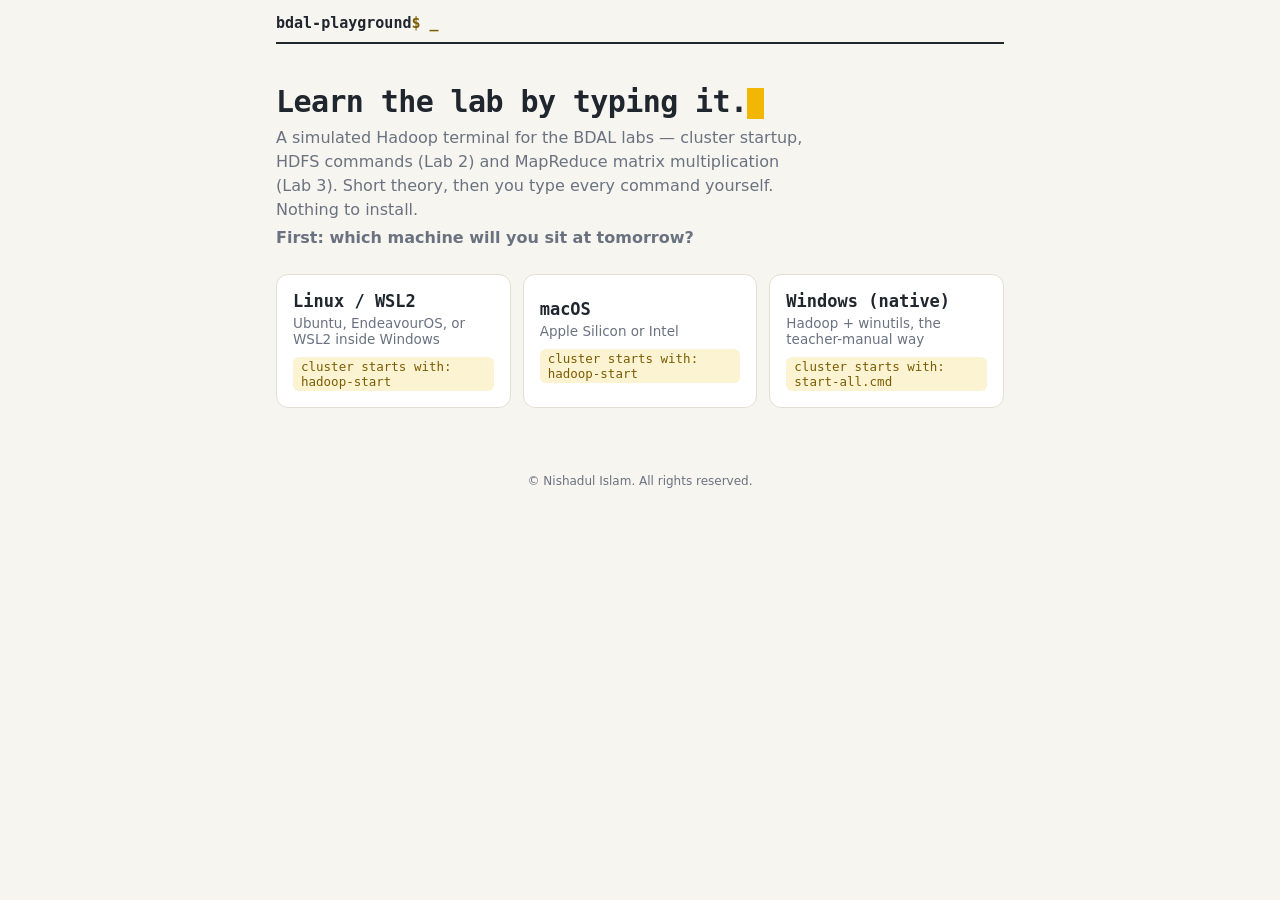
==== commit 4ddc430f: "Add copyright footer" ====
--- a/index.html
+++ b/index.html
@@ -126,6 +126,23 @@
 .question { font-size: 16.5px; font-weight: 650; margin: 0 0 12px; }
 .question .qlabel { font-family: var(--mono); font-size: 11.5px; font-weight: 700; color: var(--accent-ink); text-transform: uppercase; letter-spacing: 0.08em; display: block; margin-bottom: 2px; }
 
+/* ---------- anatomy (first-encounter teaching) ---------- */
+.anatomy {
+  background: var(--card); border: 1.5px dashed var(--accent);
+  border-radius: 10px; padding: 10px 14px; margin-bottom: 12px;
+}
+.anatomy .alabel {
+  font-family: var(--mono); font-size: 11px; font-weight: 700; color: var(--accent-ink);
+  text-transform: uppercase; letter-spacing: 0.08em; margin-bottom: 8px;
+}
+.anatomy .arow { display: grid; grid-template-columns: minmax(72px, auto) 1fr; gap: 4px 10px; align-items: baseline; padding: 3px 0; }
+.anatomy .arow code {
+  font-family: var(--mono); font-size: 13px; font-weight: 700;
+  background: var(--accent-soft); border-radius: 6px; padding: 1px 8px;
+  justify-self: start; word-break: break-all;
+}
+.anatomy .arow span { font-size: 13.5px; color: var(--muted); }
+
 /* ---------- terminal ---------- */
 .term {
   background: var(--term-bg); border-radius: 12px; overflow: hidden;
@@ -178,9 +195,25 @@
 }
 
 </style>
+<!-- norms -->
+<link rel="canonical" href="https://shinzuu.github.io/bdal-playground/">
+<meta property="og:type" content="website">
+<meta property="og:title" content="BDAL Lab Playground — Hadoop command trainer">
+<meta property="og:description" content="Type-to-learn trainer for the BDAL Hadoop labs: cluster startup, HDFS commands (Lab 2) and MapReduce matrix multiplication (Lab 3), in a simulated terminal. Pick your OS and drill the real commands.">
+<meta property="og:url" content="https://shinzuu.github.io/bdal-playground/">
+<meta property="og:image" content="https://shinzuu.github.io/bdal-playground/og.png">
+<meta property="og:image:width" content="1200">
+<meta property="og:image:height" content="630">
+<meta property="og:image:alt" content="BDAL Lab Playground — Hadoop command trainer">
+<meta name="twitter:card" content="summary_large_image">
+<meta name="twitter:image" content="https://shinzuu.github.io/bdal-playground/og.png">
+<link rel="apple-touch-icon" href="apple-touch-icon.png">
+<script type="application/ld+json">{"@context": "https://schema.org", "@type": "WebSite", "name": "BDAL Lab Playground", "url": "https://shinzuu.github.io/bdal-playground/", "description": "Type-to-learn trainer for the BDAL Hadoop labs: cluster startup, HDFS commands (Lab 2) and MapReduce matrix multiplication (Lab 3), in a simulated terminal. Pick your OS and drill the real commands.", "author": {"@type": "Person", "name": "Nishadul Islam", "alternateName": "Shinzuu", "url": "https://shinzuu.asktechguy.com/"}, "inLanguage": "en"}</script>
+<!-- /norms -->
 </head>
 <body>
 <div id="app"></div>
+<footer style="text-align:center;font-size:12px;color:var(--muted);padding:16px 16px 28px">© Nishadul Islam. All rights reserved.</footer>
 <script>
 /* BDAL Playground — simulator engine (pure, no DOM).
  * Works in browser (globalThis.BDALEngine) and node (module.exports). */
@@ -915,6 +948,9 @@
     hints: ['One short command starts everything. On Linux/Mac it is a hyphenated word; on Windows it is a .cmd script.',
       'It begins with “start” on Windows, and with “hadoop-” on Linux/Mac.'],
     answer: startCmd,
+    anatomy: function (os) {
+      return [[startCmd(os), 'one script that starts every daemon at once (its twin, ' + (os === 'windows' ? 'stop-all.cmd' : 'hadoop-stop') + ', stops them)']];
+    },
     check: function (state) { return state.clusterUp; }
   };
 }
@@ -925,6 +961,7 @@
     question: 'Verify the cluster daemons are actually running.',
     hints: ['It is a 3-letter command: Java Process Status.', 'Just type the three letters.'],
     answer: function () { return 'jps'; },
+    anatomy: function () { return [['jps', 'Java Process Status — lists every running Java daemon with its process id']]; },
     check: function (state, result, input) { return result.ok && /^jps$/.test(input.trim()); }
   };
 }
@@ -935,6 +972,11 @@
     question: 'List the ROOT directory of HDFS.',
     hints: ['hadoop fs -ls needs a path; the HDFS root is “/”.', 'Shape: hadoop fs -ls <path>  — the root path is a single slash.'],
     answer: function () { return 'hadoop fs -ls /'; },
+    anatomy: function () {
+      return [['hadoop fs', 'talk to HDFS (not your normal disk)'],
+        ['-ls', 'list a directory'],
+        ['/', 'which one — a single slash is the HDFS root']];
+    },
     check: function (state, result, input) {
       return result.ok && /-ls\s+\/\s*$/.test(input) && (!expectText || result.output.indexOf(expectText) !== -1);
     }
@@ -947,6 +989,11 @@
     question: 'Create the directory ' + path + ' in HDFS.',
     hints: ['The fs subcommand is -mkdir, and HDFS paths start at “/”.', 'Shape: hadoop fs -mkdir ' + path],
     answer: function () { return 'hadoop fs -mkdir ' + path; },
+    anatomy: function () {
+      return [['hadoop fs', 'talk to HDFS'],
+        ['-mkdir', 'make a directory'],
+        [path, 'where to make it (leading / = from the HDFS root)']];
+    },
     check: function (state) { var n = hnode(state, path); return !!n && n.type === 'dir'; }
   };
 }
@@ -956,6 +1003,9 @@
     question: 'List ' + path + ' to confirm.',
     hints: ['Same -ls as before, different path.', 'Shape: hadoop fs -ls ' + path],
     answer: function () { return 'hadoop fs -ls ' + path; },
+    anatomy: function () {
+      return [['hadoop fs', 'talk to HDFS'], ['-ls', 'list a directory'], [path, 'the directory to look inside']];
+    },
     check: function (state, result, input) {
       return result.ok && input.indexOf('-ls') !== -1 && result.output.indexOf(mustContain) !== -1;
     }
@@ -968,6 +1018,10 @@
     question: 'Move into the folder that holds the sample files.',
     hints: ['Plain shell cd — no hadoop involved.', 'Shape: ' + cdCmd('linux') + '   (Windows: ' + cdCmd('windows') + ')'],
     answer: cdCmd,
+    anatomy: function (os) {
+      return [['cd', 'change directory — plain shell, no hadoop'],
+        [cdCmd(os).slice(3), 'the local folder holding the sample files']];
+    },
     check: function (state, result, input) {
       if (!result.ok || !/^cd\s/.test(input.trim())) return false;
       var last = state.cwd[state.cwd.length - 1];
@@ -986,6 +1040,12 @@
     hints: ['Local → HDFS is -copyFromLocal (or its alias -put). Arguments: local source first, HDFS destination second.',
       'Shape: hadoop fs ' + verb + ' ' + fileName + ' ' + hdfsDir + '   (Windows: give the full C:/… path to the file)'],
     answer: function (os) { return 'hadoop fs ' + verb + ' ' + localRef(os, fileName) + ' ' + hdfsDir; },
+    anatomy: function (os) {
+      return [['hadoop fs', 'talk to HDFS'],
+        [verb, 'copy local \u2192 HDFS' + (opts.useAlias ? ' (alias of -copyFromLocal)' : ' (alias: -put)')],
+        [localRef(os, fileName), 'SOURCE: the file on your disk'],
+        [hdfsDir, 'DESTINATION: a directory in HDFS']];
+    },
     check: function (state) { var n = hnode(state, hdfsDir + '/' + fileName); return !!n && n.type === 'file'; }
   };
 }
@@ -996,6 +1056,12 @@
     question: 'Create a LOCAL folder called ' + dirName + ' (in your current directory).',
     hints: ['Plain shell mkdir, not hadoop fs.', 'Shape: mkdir -p ' + dirName],
     answer: function (os) { return isWin(os) ? 'mkdir ' + dirName : 'mkdir -p ' + dirName; },
+    anatomy: function (os) {
+      var rows = [['mkdir', 'make a LOCAL folder (your disk, not HDFS)']];
+      if (!isWin(os)) rows.push(['-p', 'no complaint if it already exists']);
+      rows.push([dirName, 'the folder name']);
+      return rows;
+    },
     check: function (state) { return cwdHas(state, dirName); }
   };
 }
@@ -1011,6 +1077,12 @@
     hints: ['HDFS → local is -copyToLocal (or its alias -get). HDFS source first, local destination second — the mirror image of put.',
       'Shape: hadoop fs ' + verb + ' ' + hdfsPath + ' ' + localDir + '/'],
     answer: function () { return 'hadoop fs ' + verb + ' ' + hdfsPath + ' ' + localDir + '/'; },
+    anatomy: function () {
+      return [['hadoop fs', 'talk to HDFS'],
+        [verb, 'copy HDFS \u2192 local' + (opts.useAlias ? ' (alias of -copyToLocal)' : ' (alias: -get)')],
+        [hdfsPath, 'SOURCE: the file in HDFS'],
+        [localDir + '/', 'DESTINATION: your local folder']];
+    },
     check: function (state) {
       return cwdHas(state, localDir) && !!lnode(state, state.cwd.concat([localDir, fname]));
     }
@@ -1023,6 +1095,9 @@
     question: 'Show the contents of ' + hdfsPath + '.',
     hints: ['Same idea as Unix cat, but as an fs subcommand.', 'Shape: hadoop fs -cat ' + hdfsPath],
     answer: function () { return 'hadoop fs -cat ' + hdfsPath; },
+    anatomy: function () {
+      return [['hadoop fs', 'talk to HDFS'], ['-cat', 'print a file\u2019s contents'], [hdfsPath, 'the file to read']];
+    },
     check: function (state, result, input) {
       return result.ok && input.indexOf('-cat') !== -1 && result.output.indexOf(contentFragment) !== -1;
     }
@@ -1035,6 +1110,9 @@
     question: 'Delete the FILE ' + hdfsPath + ' from HDFS.',
     hints: ['-rm deletes files (it refuses directories without -r).', 'Shape: hadoop fs -rm ' + hdfsPath],
     answer: function () { return 'hadoop fs -rm ' + hdfsPath; },
+    anatomy: function () {
+      return [['hadoop fs', 'talk to HDFS'], ['-rm', 'delete a FILE (refuses directories)'], [hdfsPath, 'the file to delete']];
+    },
     check: function (state, result, input) { return result.ok && input.indexOf('-rm') !== -1 && !hnode(state, hdfsPath); }
   };
 }
@@ -1045,6 +1123,9 @@
     question: 'Remove the now-empty directory ' + hdfsPath + '.',
     hints: ['Not -rm this time — the empty-only variant.', 'Shape: hadoop fs -rmdir ' + hdfsPath],
     answer: function () { return 'hadoop fs -rmdir ' + hdfsPath; },
+    anatomy: function () {
+      return [['hadoop fs', 'talk to HDFS'], ['-rmdir', 'delete a directory ONLY if empty'], [hdfsPath, 'the empty directory']];
+    },
     check: function (state, result, input) { return result.ok && input.indexOf('-rmdir') !== -1 && !hnode(state, hdfsPath); }
   };
 }
@@ -1055,6 +1136,9 @@
     question: 'Delete ' + hdfsPath + ' and EVERYTHING inside it, in one command.',
     hints: ['-rm plus the recursive flag.', 'Shape: hadoop fs -rm -r ' + hdfsPath],
     answer: function () { return 'hadoop fs -rm -r ' + hdfsPath; },
+    anatomy: function () {
+      return [['hadoop fs', 'talk to HDFS'], ['-rm', 'delete'], ['-r', 'recursive: the directory AND everything inside'], [hdfsPath, 'what to wipe']];
+    },
     check: function (state, result, input) { return result.ok && /-rm\s+-r/.test(input) && !hnode(state, hdfsPath); }
   };
 }
@@ -1066,6 +1150,12 @@
     hints: ['javac needs -classpath <hadoop’s jars> and the .java file. On Linux/Mac you can splice the classpath in with "$(hadoop classpath)".',
       'Shape: javac -classpath "$(hadoop classpath)" -d . MatrixMultiplication.java'],
     answer: javacCmd,
+    anatomy: function (os) {
+      return [['javac', 'the Java compiler'],
+        [os === 'windows' ? '-classpath "%HADOOP_HOME%\\...\\*"' : '-classpath "$(hadoop classpath)"', 'let it see Hadoop\u2019s libraries while compiling'],
+        ['-d .', 'drop the .class files right here'],
+        ['MatrixMultiplication.java', 'your source file']];
+    },
     check: function (state) { return state.compiled; }
   };
 }
@@ -1076,6 +1166,12 @@
     question: 'Package the compiled classes into MatrixMultiplication.jar.',
     hints: ['The jar tool with -cf <name.jar> <what to include>.', 'Shape: jar -cf MatrixMultiplication.jar *.class'],
     answer: jarCmd,
+    anatomy: function (os) {
+      return [['jar', 'the packager'],
+        [os === 'windows' ? '-cvf' : '-cf', 'Create a File (v = list what goes in)'],
+        ['MatrixMultiplication.jar', 'the output jar name'],
+        [os === 'windows' ? '-C . .' : '*.class', 'what to pack: the compiled classes']];
+    },
     check: function (state) { return state.jarBuilt; }
   };
 }
@@ -1087,6 +1183,13 @@
     hints: ['hadoop jar, then the jar file, then the main class name (MatrixMultiplication), then input path, then output path.',
       'Shape: hadoop jar MatrixMultiplication.jar MatrixMultiplication ' + inPath + ' ' + outPath],
     answer: function () { return 'hadoop jar MatrixMultiplication.jar MatrixMultiplication ' + inPath + ' ' + outPath; },
+    anatomy: function () {
+      return [['hadoop jar', 'run a MapReduce program from a jar'],
+        ['MatrixMultiplication.jar', 'which jar'],
+        ['MatrixMultiplication', 'the main class inside it'],
+        [inPath, 'input: your data in HDFS'],
+        [outPath, 'output dir \u2014 must NOT exist yet']];
+    },
     check: function (state) { return !!hnode(state, outPath + '/part-r-00000'); }
   };
 }
@@ -1097,6 +1200,10 @@
     question: 'Read the job result from ' + outPath + '.',
     hints: ['It is just -cat on the part file.', 'Shape: hadoop fs -cat ' + outPath + '/part-r-00000'],
     answer: function () { return 'hadoop fs -cat ' + outPath + '/part-r-00000'; },
+    anatomy: function () {
+      return [['hadoop fs -cat', 'print a file from HDFS'],
+        [outPath + '/part-r-00000', 'the reducer\u2019s output file (r = reducer, 00000 = first one)']];
+    },
     check: function (state, result, input) {
       return result.ok && input.indexOf('-cat') !== -1 && result.output.indexOf('19') !== -1 && result.output.indexOf('50') !== -1;
     }
@@ -1209,6 +1316,9 @@
     question: 'Copy ' + src + ' to ' + dst + ' (both in HDFS).',
     hints: ['Same shape as Unix cp, as an fs subcommand.', 'Shape: hadoop fs -cp ' + src + ' ' + dst],
     answer: function () { return 'hadoop fs -cp ' + src + ' ' + dst; },
+    anatomy: function () {
+      return [['hadoop fs', 'talk to HDFS'], ['-cp', 'copy inside HDFS (original stays)'], [src, 'source'], [dst, 'destination']];
+    },
     check: function (state) { return !!hnode(state, dst) && !!hnode(state, src); }
   };
 }
@@ -1219,6 +1329,9 @@
     question: 'Rename ' + src + ' to ' + dst + '.',
     hints: ['Move and rename are one command.', 'Shape: hadoop fs -mv ' + src + ' ' + dst],
     answer: function () { return 'hadoop fs -mv ' + src + ' ' + dst; },
+    anatomy: function () {
+      return [['hadoop fs', 'talk to HDFS'], ['-mv', 'move OR rename (one command for both)'], [src, 'what to move'], [dst, 'new place / new name']];
+    },
     check: function (state) { return !!hnode(state, dst) && !hnode(state, src); }
   };
 }
@@ -1229,6 +1342,9 @@
     question: 'Create an empty file at ' + path + '.',
     hints: ['Like Unix touch, with a z.', 'Shape: hadoop fs -touchz ' + path],
     answer: function () { return 'hadoop fs -touchz ' + path; },
+    anatomy: function () {
+      return [['hadoop fs', 'talk to HDFS'], ['-touchz', 'create an empty file (z = zero bytes)'], [path, 'where to create it']];
+    },
     check: function (state) { var n = hnode(state, path); return !!n && n.type === 'file'; }
   };
 }
@@ -1239,6 +1355,9 @@
     question: 'Count the directories, files and bytes under ' + path + '.',
     hints: ['One fs subcommand, one path.', 'Shape: hadoop fs -count ' + path],
     answer: function () { return 'hadoop fs -count ' + path; },
+    anatomy: function () {
+      return [['hadoop fs', 'talk to HDFS'], ['-count', 'one summary line: dirs, files, bytes'], [path, 'what to summarise']];
+    },
     check: function (state, result, input) { return result.ok && input.indexOf('-count') !== -1; }
   };
 }
@@ -1249,6 +1368,9 @@
     question: 'Show the human-readable size of everything in ' + path + '.',
     hints: ['du plus the human flag plus the path.', 'Shape: hadoop fs -du -h ' + path],
     answer: function () { return 'hadoop fs -du -h ' + path; },
+    anatomy: function () {
+      return [['hadoop fs', 'talk to HDFS'], ['-du', 'disk usage per entry'], ['-h', 'human-readable sizes (K / M / G)'], [path, 'which directory']];
+    },
     check: function (state, result, input) { return result.ok && input.indexOf('-du') !== -1; }
   };
 }
@@ -1259,6 +1381,9 @@
     question: 'Show the tail end of ' + path + '.',
     hints: ['Like Unix tail.', 'Shape: hadoop fs -tail ' + path],
     answer: function () { return 'hadoop fs -tail ' + path; },
+    anatomy: function () {
+      return [['hadoop fs', 'talk to HDFS'], ['-tail', 'print only the last 1 KB'], [path, 'the (possibly huge) file']];
+    },
     check: function (state, result, input) { return result.ok && input.indexOf('-tail') !== -1 && result.output.indexOf(fragment) !== -1; }
   };
 }
@@ -1269,6 +1394,9 @@
     question: 'Print the cluster health report.',
     hints: ['It is a dfsadmin subcommand, not fs.', 'Shape: hdfs dfsadmin -report'],
     answer: function () { return 'hdfs dfsadmin -report'; },
+    anatomy: function () {
+      return [['hdfs dfsadmin', 'the ADMIN side of HDFS (not fs)'], ['-report', 'capacity, usage and every live DataNode']];
+    },
     check: function (state, result, input) { return result.ok && input.indexOf('dfsadmin') !== -1 && input.indexOf('-report') !== -1; }
   };
 }
@@ -1279,6 +1407,9 @@
     question: 'Print which Hadoop version you are running.',
     hints: ['Plain hadoop subcommand, no dash.', 'Shape: hadoop version'],
     answer: function () { return 'hadoop version'; },
+    anatomy: function () {
+      return [['hadoop', 'the hadoop launcher'], ['version', 'print the installed version (no dash!)']];
+    },
     check: function (state, result, input) { return result.ok && /^hadoop\s+version$/.test(input.trim()); }
   };
 }
@@ -1289,6 +1420,8 @@
   var s = {};
   for (var k in step) s[k] = step[k];
   delete s.theory;
+  delete s.anatomy;
+  delete s.note;
   return s;
 }
 
@@ -1576,6 +1709,12 @@
     if (step.theory) body += '<div class="theory">' + md(step.theory) + '</div>';
     if (step.note) body += '<div class="note">' + md(step.note) + '</div>';
     body += '<p class="question"><span class="qlabel">your task</span>' + md(step.question) + '</p>';
+    if (step.anatomy) {
+      var rows = step.anatomy(os).map(function (r) {
+        return '<div class="arow"><code>' + esc(r[0]) + '</code><span>' + esc(r[1]) + '</span></div>';
+      }).join('');
+      body += '<div class="anatomy"><div class="alabel">build it word by word — then type the whole thing</div>' + rows + '</div>';
+    }
   }
 
   var hintHTML = '';
@@ -1593,6 +1732,7 @@
     hintBtn = '<div class="stepactions">' +
       '<button class="btn ghost" id="hint-btn" ' + ((locked || s.hintLevel >= 3) ? 'disabled' : '') + '>' +
       (locked ? 'Hints after 2 tries (exam!)' : label) + '</button>' +
+      '<button class="btn ghost" id="skip-btn" title="Show the answer and move on">Skip →</button>' +
       '<button class="btn ghost" id="quit-btn">Exit</button>' +
       '<span class="tally">' + (s.attempts ? 'attempts: ' + s.attempts : '') + '</span>' +
       '</div>';
@@ -1620,6 +1760,20 @@
 
   var hb = document.getElementById('hint-btn');
   if (hb) hb.onclick = function () { s.hintLevel = Math.min(s.hintLevel + 1, 3); renderStep(); };
+  var sk = document.getElementById('skip-btn');
+  if (sk) sk.onclick = function () {
+    var st = currentStep();
+    var ans = st.answer(getOS());
+    // run the canonical answer so later steps still line up
+    s.lines.push({ cls: 'in', prompt: promptFor(s.state), text: ans });
+    var result = engine.runCommand(s.state, ans);
+    if (result.output) s.lines.push({ cls: result.ok ? 'out' : 'bad', text: result.output });
+    s.lines.push({ cls: 'bad', text: '↷ skipped — the answer (run for you): ' + ans });
+    s.skipped = (s.skipped || 0) + 1;
+    s.i++; s.attempts = 0; s.hintLevel = 0;
+    if (s.i >= s.steps.length) { finishRun(); return; }
+    renderStep();
+  };
   document.getElementById('quit-btn').onclick = function () { session = null; renderHome(); };
 
   var hist = s.history || (s.history = []);
@@ -1662,22 +1816,23 @@
   var s = session;
   var p = getProgress();
   var scorePct = Math.round((s.firstTry / s.steps.length) * 100);
+  var skippedNote = s.skipped ? ' (' + s.skipped + ' skipped — worth redoing those)' : '';
   var html;
   if (s.kind === 'guided') {
     p[s.mod.id] = p[s.mod.id] || {}; p[s.mod.id].guided = true; setProgress(p);
-    html = '<h2>Module complete ✓</h2><p>' + s.firstTry + ' of ' + s.steps.length + ' first try.</p>' +
+    html = '<h2>Module complete ✓</h2><p>' + s.firstTry + ' of ' + s.steps.length + ' first try' + skippedNote + '.</p>' +
       '<p>Now do the <strong>recap round</strong> — same commands, new paths, from memory.</p>' +
       '<div class="btnrow" style="justify-content:center"><button class="btn" id="next-recap">Start recap</button>' +
       '<button class="btn ghost" id="back-home">Menu</button></div>';
   } else if (s.kind === 'recap') {
     p[s.mod.id] = p[s.mod.id] || {}; p[s.mod.id].recap = true; setProgress(p);
-    html = '<h2>Recap done ✓</h2><p>' + s.firstTry + ' of ' + s.steps.length + ' first try. These commands are getting into your fingers.</p>' +
+    html = '<h2>Recap done ✓</h2><p>' + s.firstTry + ' of ' + s.steps.length + ' first try' + skippedNote + '. These commands are getting into your fingers.</p>' +
       '<div class="btnrow" style="justify-content:center"><button class="btn ghost" id="back-home">Menu</button></div>';
   } else { // exam
     if (p.examBest == null || scorePct > p.examBest) p.examBest = scorePct;
     setProgress(p);
     html = '<h2>Exam finished</h2><div class="big">' + scorePct + '%</div>' +
-      '<p>' + s.firstTry + ' of ' + s.steps.length + ' on the first try' +
+      '<p>' + s.firstTry + ' of ' + s.steps.length + ' on the first try' + skippedNote +
       (scorePct >= 80 ? ' — you are ready for tomorrow.' : ' — run it again; repetition is the whole point.') + '</p>' +
       '<div class="btnrow" style="justify-content:center"><button class="btn" id="redo-exam">Run it again</button>' +
       '<button class="btn ghost" id="back-home">Menu</button></div>';
